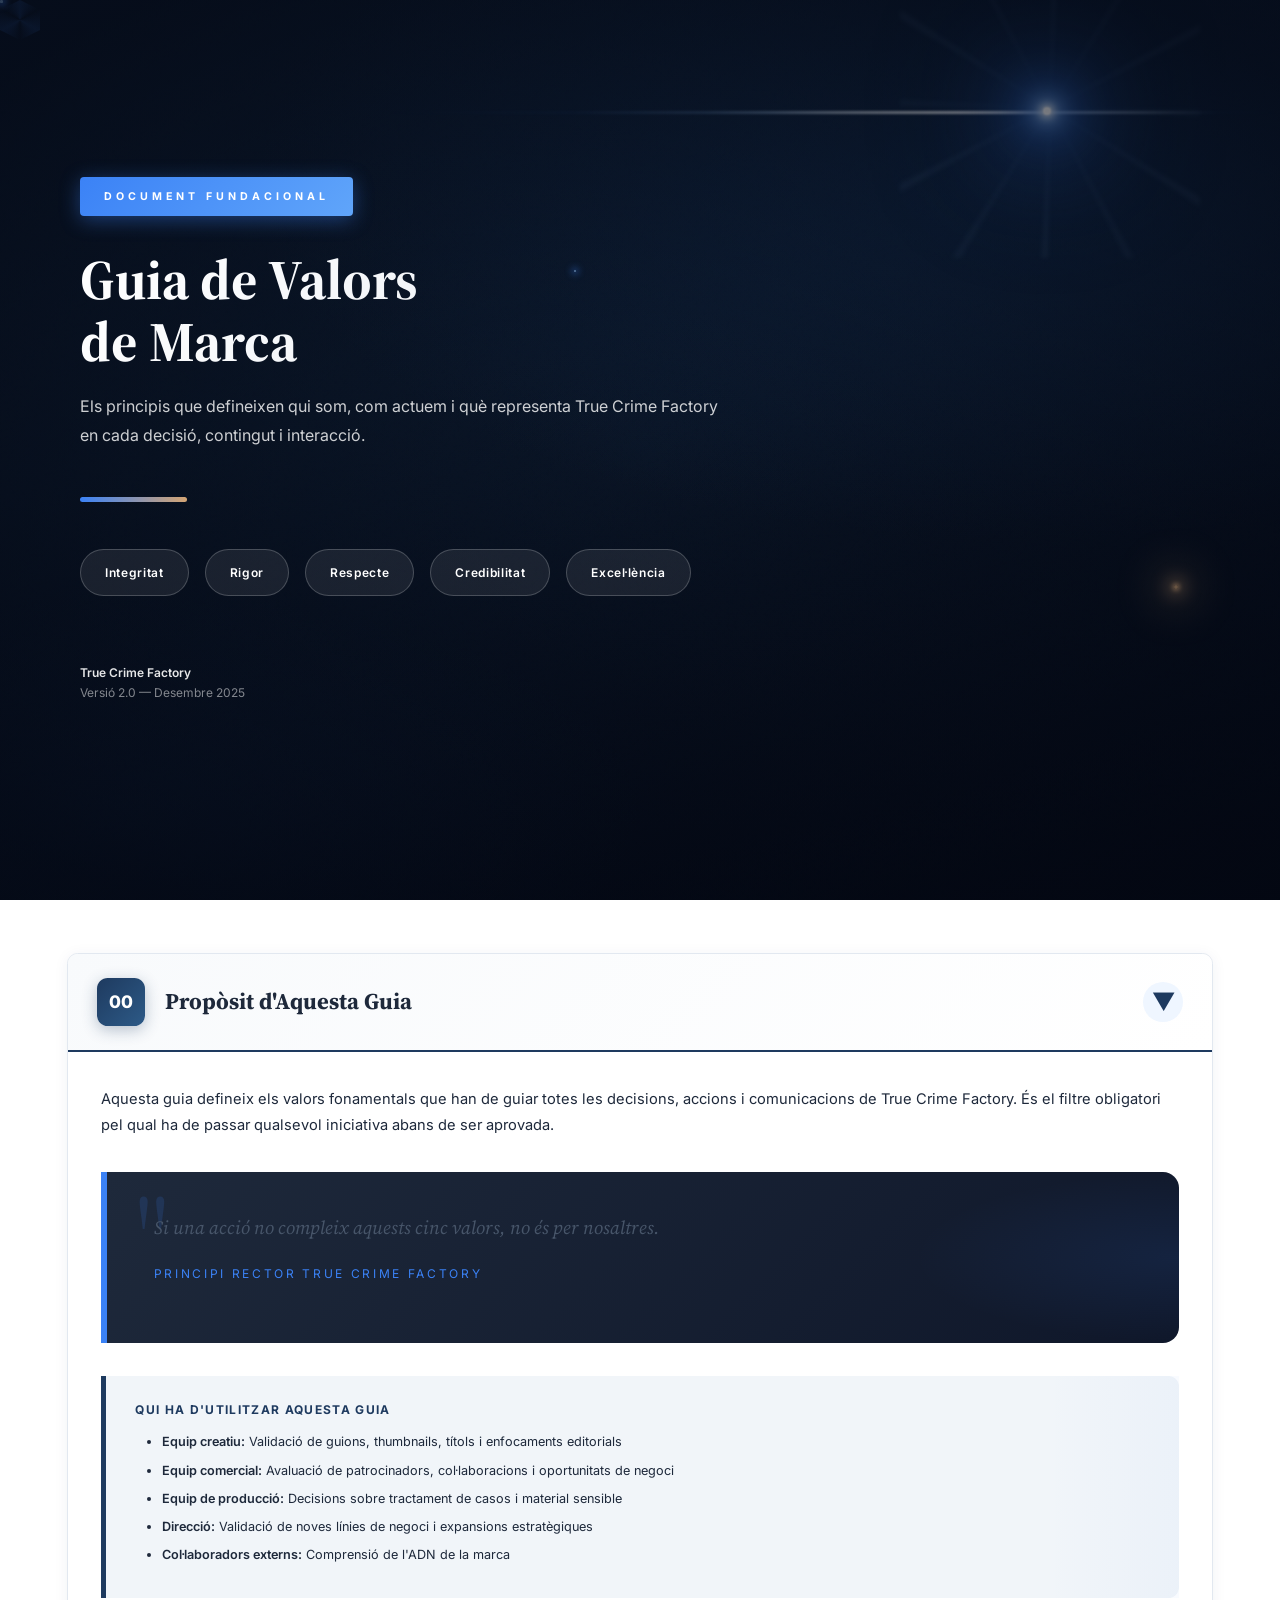
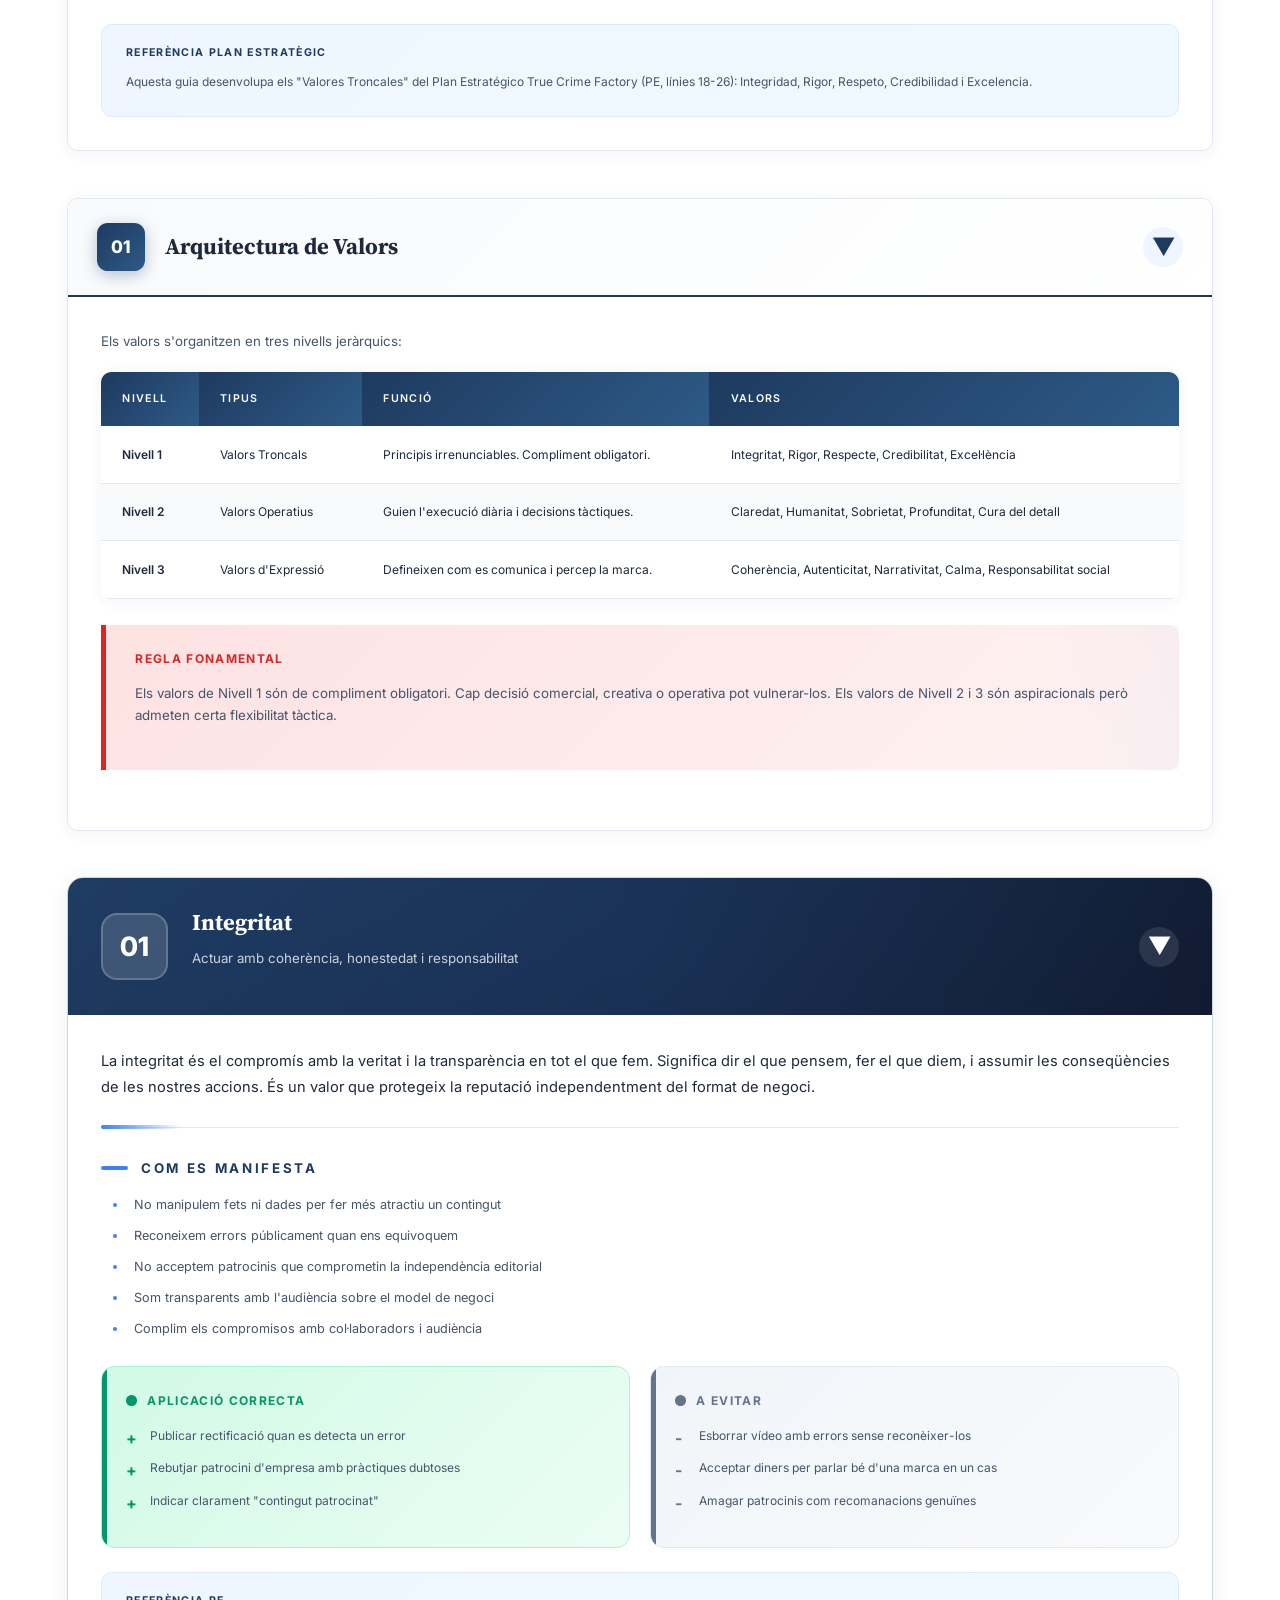
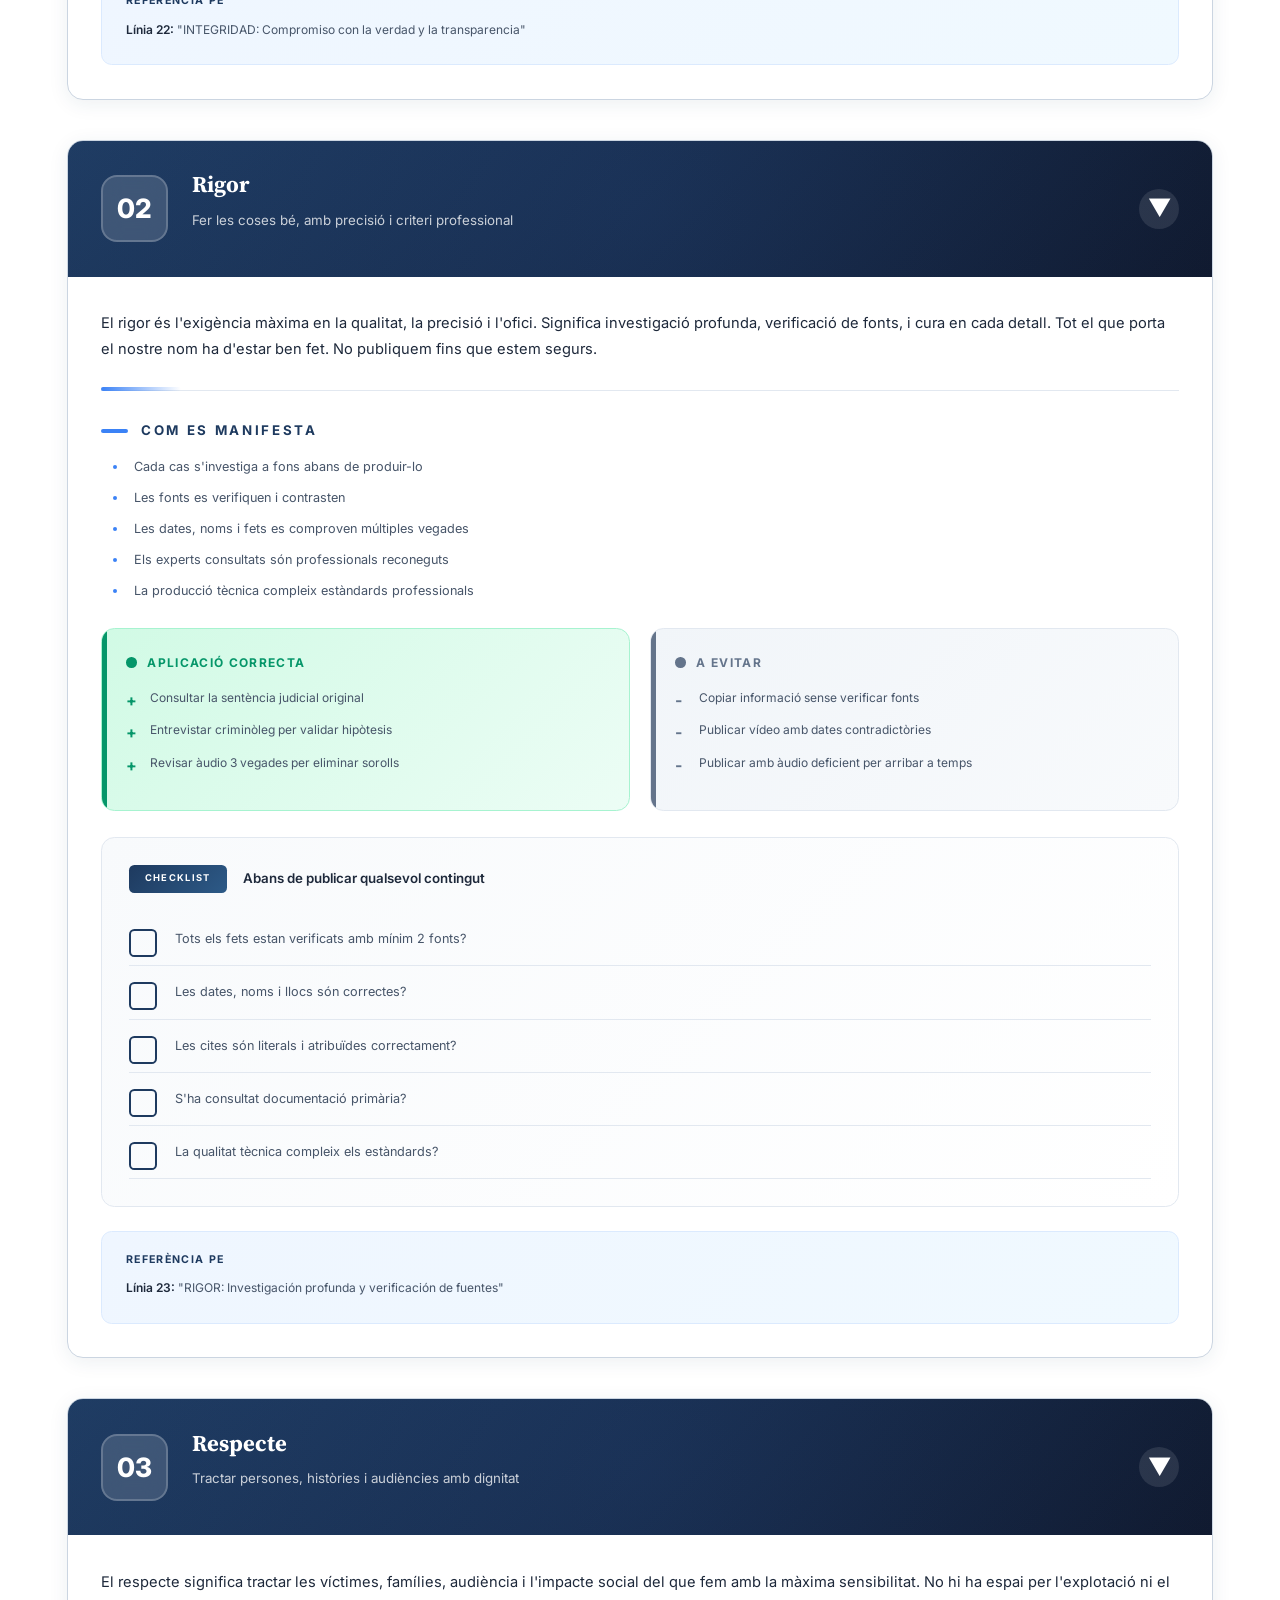
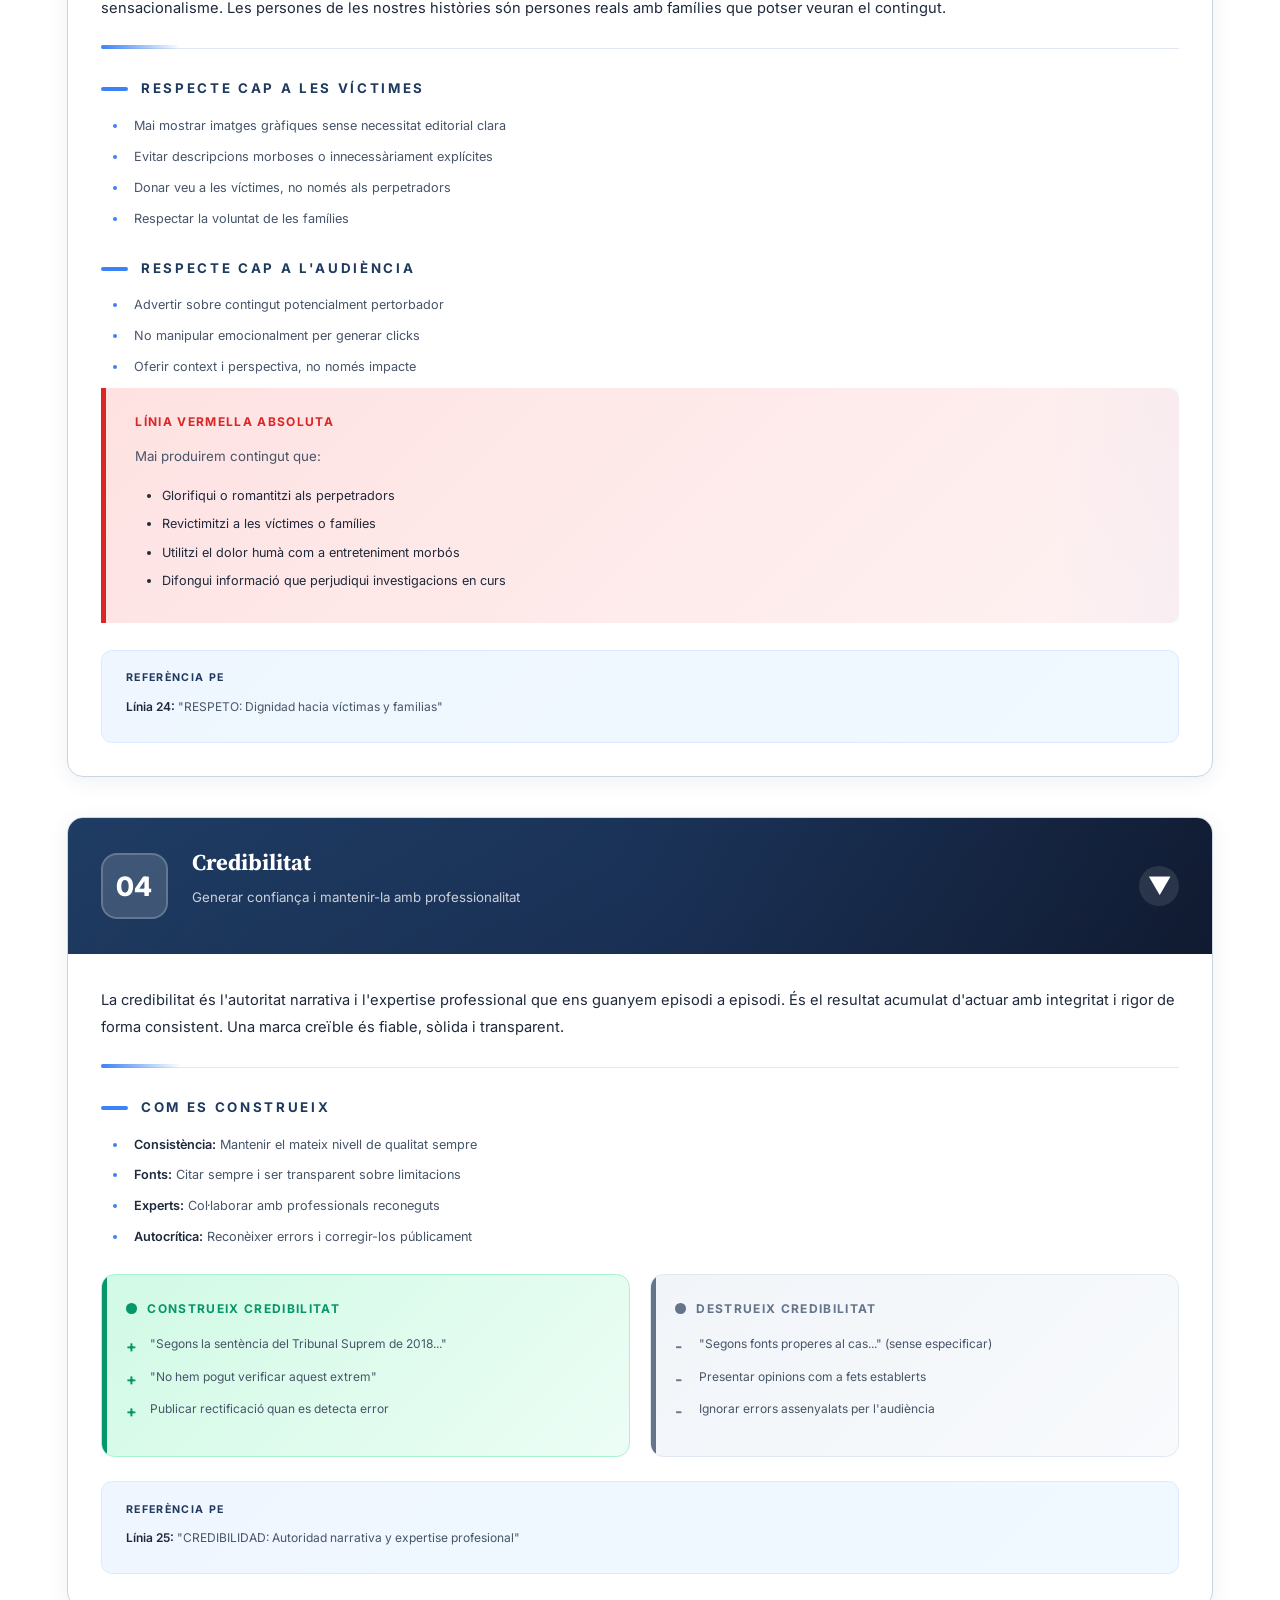
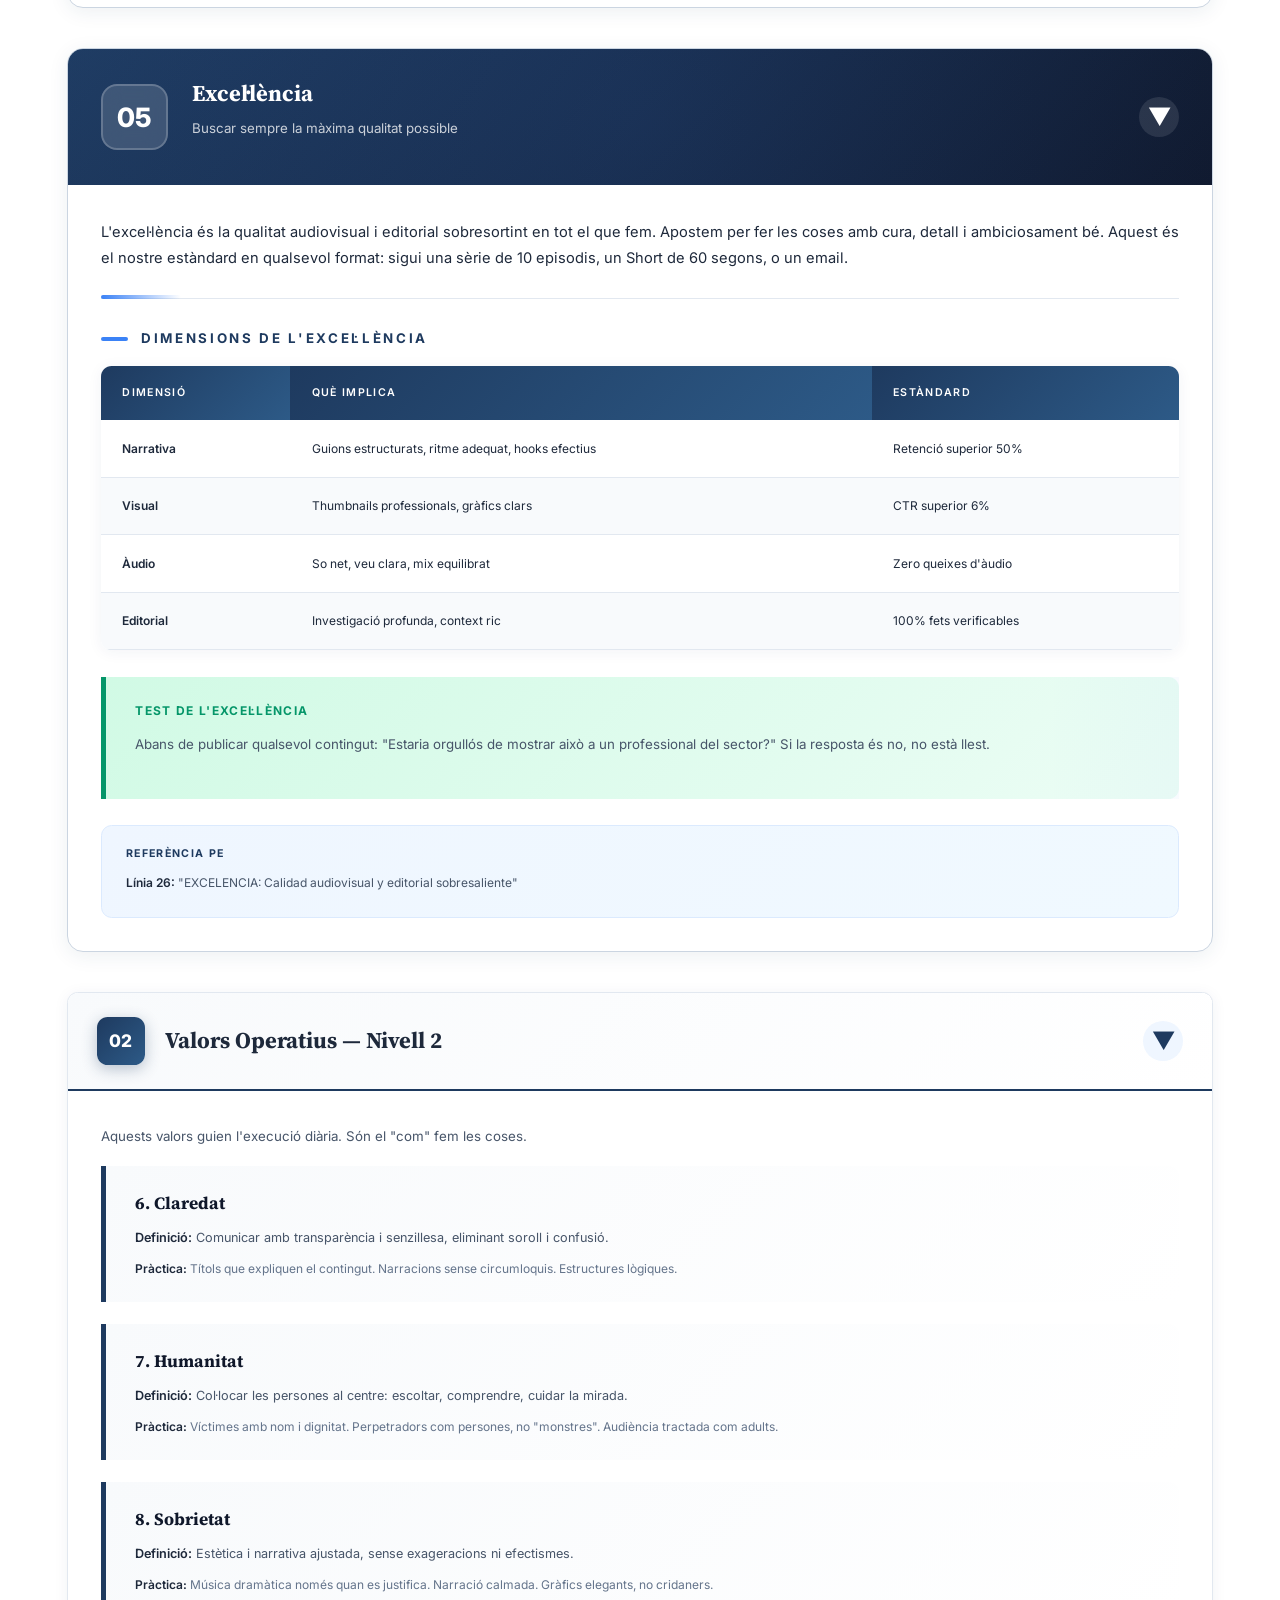
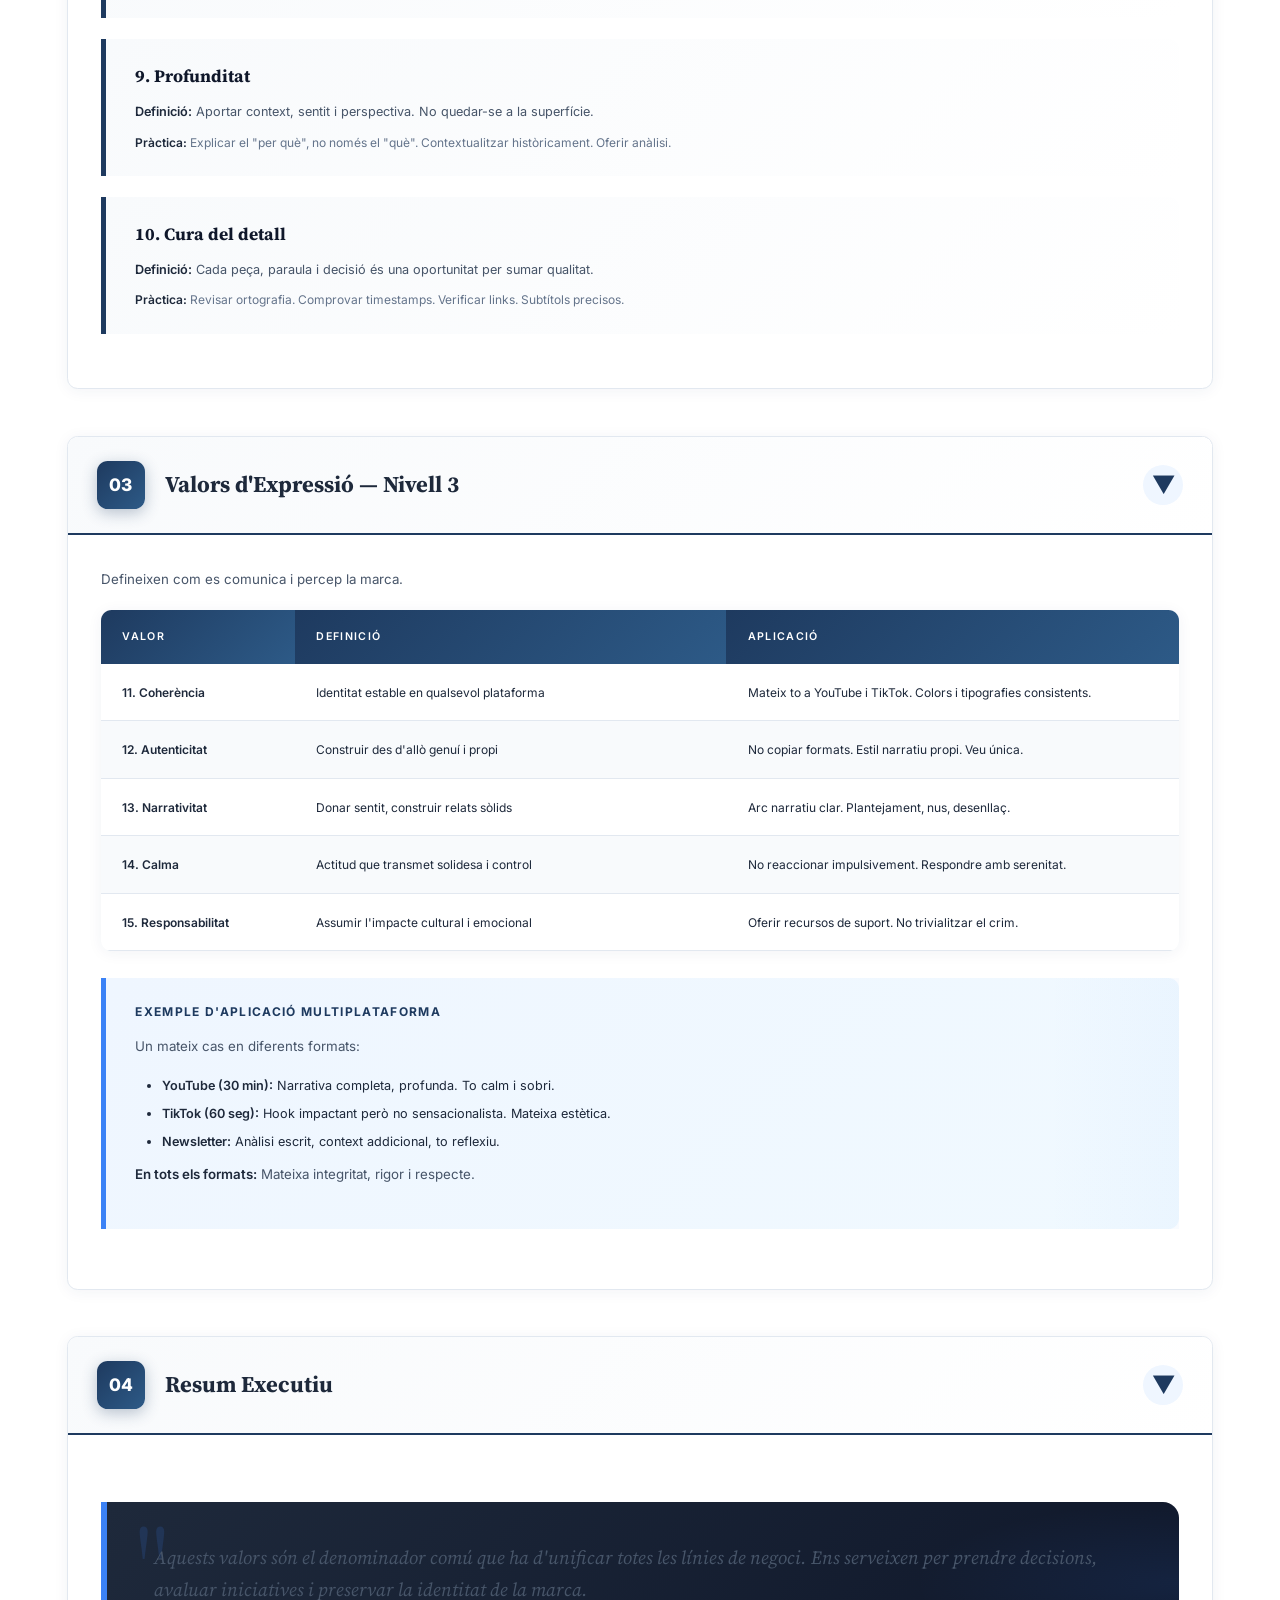
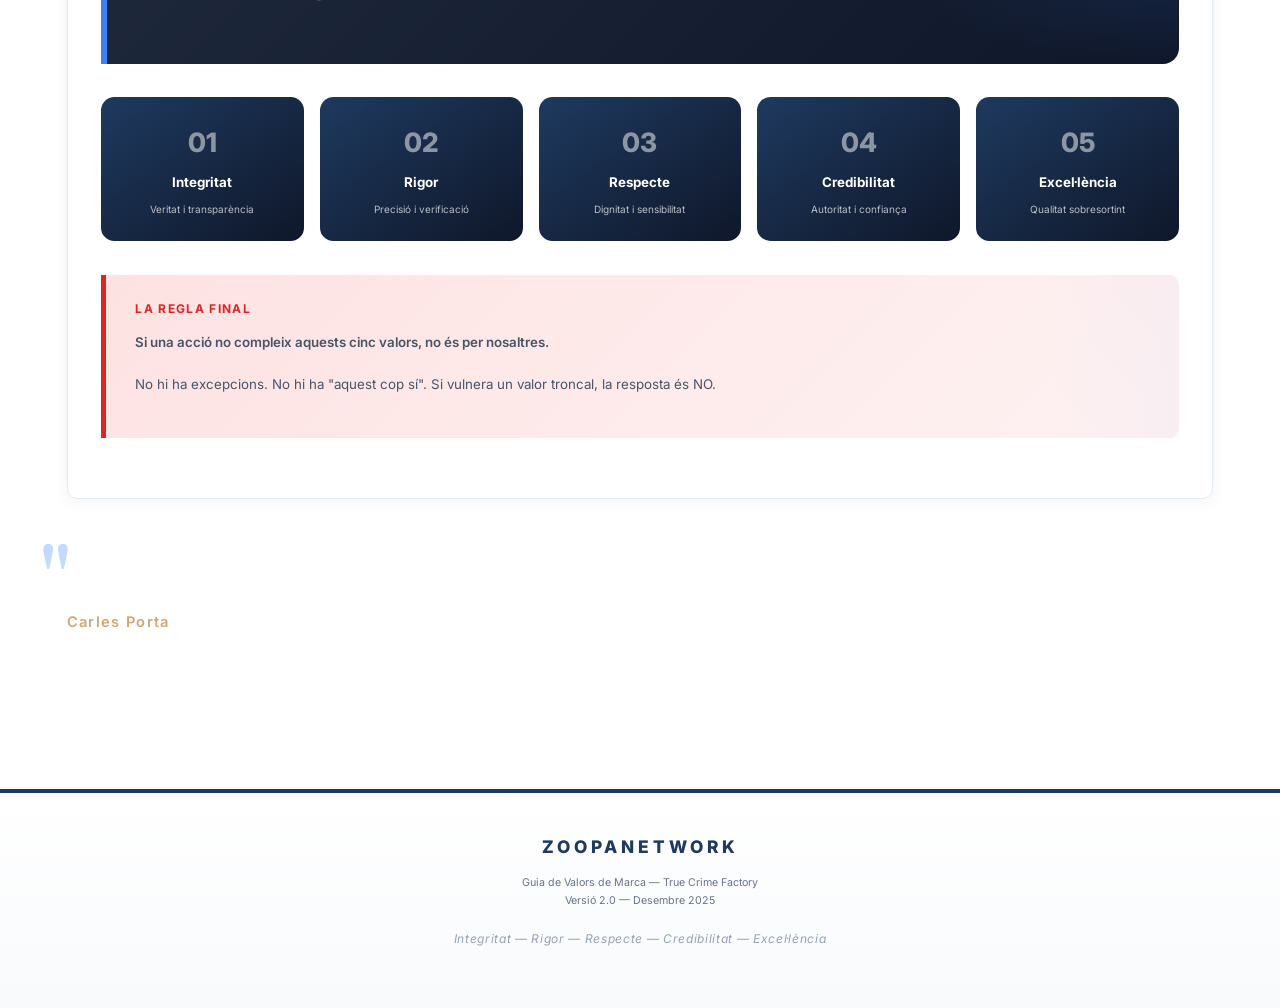
==== GUIA_VALORS_MARCA_TCF_V2.html @ 51092fbf "Guia Valors Marca TCF" ====
<!DOCTYPE html>
<html lang="ca">
<head>
    <meta charset="UTF-8">
    <title>Guia de Valors de Marca | True Crime Factory</title>
    <style>
        @import url('https://fonts.googleapis.com/css2?family=Inter:wght@300;400;500;600;700;800&family=Source+Serif+Pro:wght@400;600;700&family=JetBrains+Mono:wght@400;500&display=swap');
        
        @page {
            size: A4;
            margin: 2cm;
        }
        
        :root {
            --primary-blue: #1e3a5f;
            --secondary-blue: #2d5a87;
            --accent-blue: #3b82f6;
            --light-blue: #dbeafe;
            --pale-blue: #eff6ff;
            --dark-blue: #0f172a;
            --navy: #1e293b;
            /* Cover - Much darker gradient */
            --cover-deep: #030712;
            --cover-dark: #0a1628;
            --cover-mid: #0c1a2e;
            --gradient-start: #0a1628;
            --gradient-end: #030712;
            
            --text-primary: #1e293b;
            --text-secondary: #475569;
            --text-muted: #64748b;
            --text-light: #94a3b8;
            
            --bg-white: #ffffff;
            --bg-light: #f8fafc;
            --bg-subtle: #f1f5f9;
            --border-light: #e2e8f0;
            --border-medium: #cbd5e1;
            
            --success: #059669;
            --success-light: #d1fae5;
            --warning: #d97706;
            --warning-light: #fef3c7;
            --error: #dc2626;
            --error-light: #fee2e2;
            
            --gold: #d4a574;
            --gold-light: #f5e6d3;
        }
        
        * {
            margin: 0;
            padding: 0;
            box-sizing: border-box;
        }
        
        html {
            scroll-behavior: smooth;
        }
        
        body {
            font-family: 'Inter', -apple-system, BlinkMacSystemFont, sans-serif;
            font-size: 9.5pt;
            line-height: 1.6;
            color: var(--text-primary);
            background: var(--bg-white);
            overflow-x: hidden;
        }
        
        /* ============================================
           COVER - CINEMATIC DARK WITH LENS FLARES
           ============================================ */
        .cover {
            min-height: 100vh;
            background: 
                radial-gradient(ellipse 120% 80% at 80% 20%, rgba(20, 50, 90, 0.4) 0%, transparent 50%),
                radial-gradient(ellipse 100% 60% at 10% 90%, rgba(15, 35, 65, 0.3) 0%, transparent 40%),
                linear-gradient(165deg, var(--cover-mid) 0%, var(--cover-dark) 40%, var(--cover-deep) 100%);
            color: white;
            display: flex;
            flex-direction: column;
            justify-content: center;
            padding: 60pt;
            position: relative;
            overflow: hidden;
        }
        
        /* Subtle noise texture overlay */
        .cover::before {
            content: '';
            position: absolute;
            inset: 0;
            background-image: url("data:image/svg+xml,%3Csvg viewBox='0 0 256 256' xmlns='http://www.w3.org/2000/svg'%3E%3Cfilter id='noise'%3E%3CfeTurbulence type='fractalNoise' baseFrequency='0.9' numOctaves='4' stitchTiles='stitch'/%3E%3C/filter%3E%3Crect width='100%25' height='100%25' filter='url(%23noise)'/%3E%3C/svg%3E");
            opacity: 0.03;
            mix-blend-mode: overlay;
            pointer-events: none;
        }
        
        /* Vignette effect */
        .cover::after {
            content: '';
            position: absolute;
            inset: 0;
            background: radial-gradient(ellipse 70% 60% at 50% 50%, transparent 0%, rgba(3,7,18,0.7) 100%);
            pointer-events: none;
        }
        
        /* ============================================
           CINEMATIC LENS FLARE SYSTEM
           ============================================ */
        .flare-layer {
            position: absolute;
            inset: 0;
            overflow: hidden;
            pointer-events: none;
        }
        
        /* === PRIMARY LIGHT SOURCE (Hero flare) === */
        .flare-source {
            position: absolute;
            top: 12%;
            right: 18%;
            width: 6px;
            height: 6px;
            background: #fff;
            border-radius: 50%;
            box-shadow: 
                0 0 2px 1px #fff,
                0 0 8px 4px rgba(255,255,255,0.9),
                0 0 20px 10px rgba(147,197,253,0.8),
                0 0 40px 20px rgba(59,130,246,0.6),
                0 0 80px 40px rgba(59,130,246,0.4),
                0 0 120px 60px rgba(30,64,120,0.3);
            animation: source-pulse 4s ease-in-out infinite;
        }
        
        @keyframes source-pulse {
            0%, 100% { 
                transform: scale(1);
                box-shadow: 
                    0 0 2px 1px #fff,
                    0 0 8px 4px rgba(255,255,255,0.9),
                    0 0 20px 10px rgba(147,197,253,0.8),
                    0 0 40px 20px rgba(59,130,246,0.6),
                    0 0 80px 40px rgba(59,130,246,0.4),
                    0 0 120px 60px rgba(30,64,120,0.3);
            }
            50% { 
                transform: scale(1.3);
                box-shadow: 
                    0 0 4px 2px #fff,
                    0 0 15px 8px rgba(255,255,255,1),
                    0 0 35px 18px rgba(147,197,253,0.9),
                    0 0 70px 35px rgba(59,130,246,0.7),
                    0 0 140px 70px rgba(59,130,246,0.5),
                    0 0 200px 100px rgba(30,64,120,0.4);
            }
        }
        
        /* === ANAMORPHIC HORIZONTAL STREAK === */
        .flare-anamorphic {
            position: absolute;
            top: calc(12% + 3px);
            left: 0;
            right: 0;
            height: 3px;
            background: linear-gradient(90deg,
                transparent 0%,
                transparent 30%,
                rgba(59,130,246,0.05) 45%,
                rgba(147,197,253,0.3) 60%,
                rgba(255,255,255,0.7) 75%,
                rgba(147,197,253,0.3) 85%,
                rgba(59,130,246,0.05) 92%,
                transparent 100%
            );
            filter: blur(1px);
            animation: anamorphic-breathe 4s ease-in-out infinite;
        }
        
        .flare-anamorphic::before {
            content: '';
            position: absolute;
            inset: 0;
            background: linear-gradient(90deg,
                transparent 0%,
                transparent 55%,
                rgba(255,255,255,0.4) 72%,
                rgba(255,255,255,0.8) 78%,
                rgba(255,255,255,0.4) 84%,
                transparent 95%,
                transparent 100%
            );
            filter: blur(0.5px);
        }
        
        @keyframes anamorphic-breathe {
            0%, 100% { 
                opacity: 0.6;
                transform: scaleX(0.85);
            }
            50% { 
                opacity: 1;
                transform: scaleX(1.15);
            }
        }
        
        /* === SECONDARY FLARE ELEMENTS (Ghosting) === */
        .flare-ghost {
            position: absolute;
            border-radius: 50%;
            border: 1px solid rgba(59,130,246,0.15);
            background: radial-gradient(circle, rgba(59,130,246,0.08) 0%, transparent 70%);
        }
        
        .flare-ghost:nth-child(1) {
            width: 120px; height: 120px;
            top: 25%; right: 35%;
            animation: ghost-pulse-1 5s ease-in-out infinite;
        }
        
        .flare-ghost:nth-child(2) {
            width: 80px; height: 80px;
            top: 35%; right: 50%;
            border-color: rgba(96,165,250,0.12);
            background: radial-gradient(circle, rgba(96,165,250,0.06) 0%, transparent 70%);
            animation: ghost-pulse-2 6s ease-in-out infinite 1s;
        }
        
        .flare-ghost:nth-child(3) {
            width: 50px; height: 50px;
            top: 50%; right: 60%;
            animation: ghost-pulse-1 7s ease-in-out infinite 2s;
        }
        
        @keyframes ghost-pulse-1 {
            0%, 100% { opacity: 0.3; transform: scale(1); }
            50% { opacity: 0.8; transform: scale(1.1); }
        }
        
        @keyframes ghost-pulse-2 {
            0%, 100% { opacity: 0.2; transform: scale(1); }
            50% { opacity: 0.6; transform: scale(1.15); }
        }
        
        /* === HEXAGONAL FLARE ARTIFACTS === */
        .flare-hex {
            position: absolute;
            width: 40px;
            height: 40px;
            background: conic-gradient(
                from 0deg,
                rgba(59,130,246,0.15) 0deg,
                transparent 60deg,
                rgba(59,130,246,0.15) 120deg,
                transparent 180deg,
                rgba(59,130,246,0.15) 240deg,
                transparent 300deg,
                rgba(59,130,246,0.15) 360deg
            );
            clip-path: polygon(50% 0%, 100% 25%, 100% 75%, 50% 100%, 0% 75%, 0% 25%);
            animation: hex-rotate 20s linear infinite;
        }
        
        .flare-hex:nth-child(4) {
            top: 40%; right: 25%;
            animation-delay: 0s;
        }
        
        .flare-hex:nth-child(5) {
            width: 25px; height: 25px;
            top: 55%; right: 40%;
            animation-delay: -5s;
            opacity: 0.7;
        }
        
        @keyframes hex-rotate {
            from { transform: rotate(0deg); }
            to { transform: rotate(360deg); }
        }
        
        /* === STARBURST RAYS === */
        .flare-starburst {
            position: absolute;
            top: 12%;
            right: 18%;
            width: 300px;
            height: 300px;
            transform: translate(50%, -50%);
            background: 
                conic-gradient(
                    from 0deg at 50% 50%,
                    transparent 0deg, rgba(147,197,253,0.1) 2deg, transparent 4deg,
                    transparent 30deg, rgba(147,197,253,0.08) 32deg, transparent 34deg,
                    transparent 60deg, rgba(147,197,253,0.1) 62deg, transparent 64deg,
                    transparent 90deg, rgba(147,197,253,0.08) 92deg, transparent 94deg,
                    transparent 120deg, rgba(147,197,253,0.1) 122deg, transparent 124deg,
                    transparent 150deg, rgba(147,197,253,0.08) 152deg, transparent 154deg,
                    transparent 180deg, rgba(147,197,253,0.1) 182deg, transparent 184deg,
                    transparent 210deg, rgba(147,197,253,0.08) 212deg, transparent 214deg,
                    transparent 240deg, rgba(147,197,253,0.1) 242deg, transparent 244deg,
                    transparent 270deg, rgba(147,197,253,0.08) 272deg, transparent 274deg,
                    transparent 300deg, rgba(147,197,253,0.1) 302deg, transparent 304deg,
                    transparent 330deg, rgba(147,197,253,0.08) 332deg, transparent 334deg,
                    transparent 360deg
                );
            animation: starburst-pulse 4s ease-in-out infinite;
            filter: blur(2px);
        }
        
        @keyframes starburst-pulse {
            0%, 100% { 
                opacity: 0.4;
                transform: translate(50%, -50%) scale(0.9) rotate(0deg);
            }
            50% { 
                opacity: 0.9;
                transform: translate(50%, -50%) scale(1.2) rotate(5deg);
            }
        }
        
        /* === FLOATING LIGHT PARTICLES === */
        .flare-particle {
            position: absolute;
            width: 3px;
            height: 3px;
            background: rgba(147,197,253,0.8);
            border-radius: 50%;
            box-shadow: 0 0 6px 3px rgba(59,130,246,0.4);
        }
        
        .flare-particle:nth-child(6) {
            top: 20%; right: 30%;
            animation: particle-drift-1 8s ease-in-out infinite;
        }
        .flare-particle:nth-child(7) {
            top: 60%; right: 15%;
            width: 2px; height: 2px;
            animation: particle-drift-2 10s ease-in-out infinite 2s;
        }
        .flare-particle:nth-child(8) {
            top: 75%; right: 45%;
            animation: particle-drift-1 12s ease-in-out infinite 4s;
        }
        .flare-particle:nth-child(9) {
            top: 30%; right: 55%;
            width: 2px; height: 2px;
            animation: particle-drift-2 9s ease-in-out infinite 1s;
        }
        
        @keyframes particle-drift-1 {
            0%, 100% { 
                opacity: 0;
                transform: translate(0, 0) scale(0.5);
            }
            20% { opacity: 1; transform: translate(-10px, 5px) scale(1); }
            80% { opacity: 1; transform: translate(10px, -15px) scale(1); }
        }
        
        @keyframes particle-drift-2 {
            0%, 100% { 
                opacity: 0;
                transform: translate(0, 0) scale(0.5);
            }
            25% { opacity: 0.8; transform: translate(8px, -8px) scale(1.2); }
            75% { opacity: 0.8; transform: translate(-12px, 10px) scale(0.8); }
        }
        
        /* === SECONDARY LIGHT SOURCE === */
        .flare-secondary {
            position: absolute;
            top: 65%;
            right: 8%;
            width: 4px;
            height: 4px;
            background: rgba(212,165,116,0.9);
            border-radius: 50%;
            box-shadow: 
                0 0 4px 2px rgba(212,165,116,0.8),
                0 0 15px 8px rgba(212,165,116,0.4),
                0 0 40px 20px rgba(212,165,116,0.2);
            animation: secondary-pulse 6s ease-in-out infinite 2s;
        }
        
        @keyframes secondary-pulse {
            0%, 100% { 
                opacity: 0.5;
                transform: scale(0.8);
            }
            50% { 
                opacity: 1;
                transform: scale(1.5);
            }
        }
        
        /* === AMBIENT GLOW POOLS === */
        .flare-ambient {
            position: absolute;
            border-radius: 50%;
            filter: blur(40px);
        }
        
        .flare-ambient:nth-child(10) {
            width: 400px; height: 400px;
            top: -15%; right: -10%;
            background: radial-gradient(circle, rgba(59,130,246,0.15) 0%, transparent 70%);
            animation: ambient-breathe 10s ease-in-out infinite;
        }
        
        .flare-ambient:nth-child(11) {
            width: 300px; height: 300px;
            bottom: -10%; left: 10%;
            background: radial-gradient(circle, rgba(30,58,95,0.2) 0%, transparent 70%);
            animation: ambient-breathe 12s ease-in-out infinite 3s;
        }
        
        @keyframes ambient-breathe {
            0%, 100% { 
                opacity: 0.4;
                transform: scale(1);
            }
            50% { 
                opacity: 0.8;
                transform: scale(1.15);
            }
        }
        
        .cover-content {
            position: relative;
            z-index: 10;
            max-width: 600pt;
        }
        
        .cover-badge {
            display: inline-block;
            background: linear-gradient(135deg, var(--accent-blue) 0%, #60a5fa 100%);
            padding: 8pt 18pt;
            font-size: 8pt;
            font-weight: 700;
            letter-spacing: 3pt;
            text-transform: uppercase;
            margin-bottom: 25pt;
            border-radius: 3pt;
            box-shadow: 0 4px 20px rgba(59,130,246,0.4);
            animation: badge-glow 3s ease-in-out infinite alternate;
        }
        
        @keyframes badge-glow {
            from { box-shadow: 0 4px 20px rgba(59,130,246,0.4); }
            to { box-shadow: 0 4px 30px rgba(59,130,246,0.6); }
        }
        
        .cover-title {
            font-family: 'Source Serif Pro', serif;
            font-size: 42pt;
            font-weight: 700;
            line-height: 1.1;
            margin-bottom: 15pt;
            background: linear-gradient(135deg, #ffffff 0%, #e2e8f0 100%);
            -webkit-background-clip: text;
            -webkit-text-fill-color: transparent;
            background-clip: text;
            animation: title-reveal 1s ease-out;
        }
        
        @keyframes title-reveal {
            from { opacity: 0; transform: translateY(30px); }
            to { opacity: 1; transform: translateY(0); }
        }
        
        .cover-subtitle {
            font-size: 12pt;
            font-weight: 400;
            color: rgba(255,255,255,0.8);
            margin-bottom: 35pt;
            line-height: 1.8;
            max-width: 480pt;
            animation: subtitle-reveal 1s ease-out 0.3s both;
        }
        
        @keyframes subtitle-reveal {
            from { opacity: 0; transform: translateY(20px); }
            to { opacity: 1; transform: translateY(0); }
        }
        
        .cover-divider {
            width: 80pt;
            height: 4pt;
            background: linear-gradient(90deg, var(--accent-blue), var(--gold));
            margin-bottom: 35pt;
            border-radius: 2pt;
            animation: divider-expand 1s ease-out 0.5s both;
        }
        
        @keyframes divider-expand {
            from { width: 0; opacity: 0; }
            to { width: 80pt; opacity: 1; }
        }
        
        .cover-values {
            display: flex;
            gap: 12pt;
            flex-wrap: wrap;
            margin-bottom: 50pt;
            animation: values-reveal 1s ease-out 0.7s both;
        }
        
        @keyframes values-reveal {
            from { opacity: 0; transform: translateY(20px); }
            to { opacity: 1; transform: translateY(0); }
        }
        
        .cover-value-tag {
            background: rgba(255,255,255,0.08);
            border: 1pt solid rgba(255,255,255,0.2);
            padding: 10pt 18pt;
            font-size: 9pt;
            font-weight: 600;
            letter-spacing: 0.5pt;
            border-radius: 30pt;
            text-decoration: none;
            color: white;
            cursor: pointer;
            display: inline-block;
            transition: all 0.4s cubic-bezier(0.175, 0.885, 0.32, 1.275);
            position: relative;
            overflow: hidden;
        }
        
        .cover-value-tag::before {
            content: '';
            position: absolute;
            top: 0;
            left: -100%;
            width: 100%;
            height: 100%;
            background: linear-gradient(90deg, transparent, rgba(255,255,255,0.2), transparent);
            transition: left 0.5s ease;
        }
        
        .cover-value-tag:hover::before {
            left: 100%;
        }
        
        .cover-value-tag:hover {
            background: rgba(255,255,255,0.2);
            transform: translateY(-4px) scale(1.05);
            box-shadow: 0 10px 30px rgba(0,0,0,0.3);
            border-color: var(--accent-blue);
        }
        
        .cover-meta {
            font-size: 9pt;
            color: rgba(255,255,255,0.5);
            animation: meta-reveal 1s ease-out 1s both;
        }
        
        .cover-meta strong {
            color: rgba(255,255,255,0.9);
        }
        
        @keyframes meta-reveal {
            from { opacity: 0; }
            to { opacity: 1; }
        }
        
        /* ============================================
           CONTENT AREA
           ============================================ */
        .content {
            padding: 40pt 50pt;
            max-width: 100%;
            background: var(--bg-white);
        }
        
        /* ============================================
           SECTIONS - COLLAPSIBLE WITH ANIMATIONS
           ============================================ */
        .section {
            margin-bottom: 35pt;
            border-radius: 8pt;
            overflow: hidden;
            box-shadow: 0 2px 15px rgba(30,58,95,0.06);
            transition: all 0.4s ease;
            background: var(--bg-white);
            border: 1pt solid var(--border-light);
        }
        
        .section:hover {
            box-shadow: 0 8px 40px rgba(30,58,95,0.12);
            transform: translateY(-2px);
        }
        
        .section-header {
            display: flex;
            align-items: center;
            gap: 15pt;
            padding: 18pt 22pt;
            background: linear-gradient(135deg, var(--bg-light) 0%, var(--bg-white) 100%);
            border-bottom: 2pt solid var(--primary-blue);
            cursor: pointer;
            user-select: none;
            transition: all 0.3s ease;
            position: relative;
        }
        
        .section-header::after {
            content: '';
            position: absolute;
            bottom: 0;
            left: 0;
            width: 0;
            height: 2pt;
            background: var(--accent-blue);
            transition: width 0.4s ease;
        }
        
        .section-header:hover::after {
            width: 100%;
        }
        
        .section-header:hover {
            background: linear-gradient(135deg, var(--pale-blue) 0%, var(--bg-light) 100%);
        }
        
        .section-number {
            background: linear-gradient(135deg, var(--primary-blue) 0%, var(--secondary-blue) 100%);
            color: white;
            width: 36pt;
            height: 36pt;
            display: flex;
            align-items: center;
            justify-content: center;
            font-size: 13pt;
            font-weight: 800;
            border-radius: 8pt;
            flex-shrink: 0;
            font-family: 'Inter', sans-serif;
            box-shadow: 0 4px 15px rgba(30,58,95,0.3);
            transition: all 0.4s cubic-bezier(0.175, 0.885, 0.32, 1.275);
        }
        
        .section-header:hover .section-number {
            transform: rotate(5deg) scale(1.1);
            box-shadow: 0 6px 20px rgba(30,58,95,0.4);
        }
        
        .section-title {
            font-family: 'Source Serif Pro', serif;
            font-size: 17pt;
            font-weight: 700;
            color: var(--text-primary);
            flex: 1;
        }
        
        .toggle-icon {
            font-size: 18pt;
            color: var(--primary-blue);
            transition: transform 0.4s cubic-bezier(0.68, -0.55, 0.265, 1.55);
            font-family: 'Inter', sans-serif;
            font-weight: 300;
            width: 30pt;
            height: 30pt;
            display: flex;
            align-items: center;
            justify-content: center;
            background: var(--pale-blue);
            border-radius: 50%;
        }
        
        .section.collapsed .toggle-icon {
            transform: rotate(-90deg);
            background: var(--bg-subtle);
        }
        
        .section-content {
            padding: 25pt;
            overflow: hidden;
            transition: all 0.5s cubic-bezier(0.4, 0, 0.2, 1);
            max-height: 5000px;
            opacity: 1;
        }
        
        .section.collapsed .section-content {
            max-height: 0;
            padding-top: 0;
            padding-bottom: 0;
            opacity: 0;
        }
        
        /* ============================================
           VALUE CARDS - ENHANCED
           ============================================ */
        .value-card {
            background: var(--bg-white);
            border: 1pt solid var(--border-medium);
            margin-bottom: 30pt;
            border-radius: 12pt;
            overflow: hidden;
            box-shadow: 0 4px 20px rgba(30,58,95,0.08);
            transition: all 0.5s cubic-bezier(0.4, 0, 0.2, 1);
        }
        
        .value-card:hover {
            box-shadow: 0 15px 50px rgba(30,58,95,0.15);
            transform: translateY(-5px);
        }
        
        .value-header {
            background: linear-gradient(135deg, var(--primary-blue) 0%, var(--dark-blue) 100%);
            color: white;
            padding: 20pt 25pt;
            display: flex;
            align-items: center;
            gap: 18pt;
            cursor: pointer;
            position: relative;
            overflow: hidden;
        }
        
        .value-header::before {
            content: '';
            position: absolute;
            top: -50%;
            left: -50%;
            width: 200%;
            height: 200%;
            background: radial-gradient(circle, rgba(59,130,246,0.1) 0%, transparent 70%);
            animation: header-shimmer 5s linear infinite;
            pointer-events: none;
        }
        
        @keyframes header-shimmer {
            from { transform: rotate(0deg); }
            to { transform: rotate(360deg); }
        }
        
        .value-number-badge {
            background: rgba(255,255,255,0.15);
            backdrop-filter: blur(10px);
            width: 50pt;
            height: 50pt;
            display: flex;
            align-items: center;
            justify-content: center;
            font-size: 20pt;
            font-weight: 800;
            border-radius: 12pt;
            flex-shrink: 0;
            font-family: 'Inter', sans-serif;
            border: 2pt solid rgba(255,255,255,0.2);
            transition: all 0.4s cubic-bezier(0.175, 0.885, 0.32, 1.275);
            position: relative;
            z-index: 1;
        }
        
        .value-card:hover .value-number-badge {
            transform: rotate(10deg) scale(1.1);
            background: rgba(255,255,255,0.25);
        }
        
        .value-title-block {
            flex: 1;
            position: relative;
            z-index: 1;
        }
        
        .value-name {
            font-family: 'Source Serif Pro', serif;
            font-size: 17pt;
            font-weight: 700;
            margin-bottom: 4pt;
        }
        
        .value-tagline {
            font-size: 10pt;
            opacity: 0.85;
            color: rgba(255,255,255,0.9);
            font-weight: 400;
        }
        
        .value-header .toggle-icon {
            background: rgba(255,255,255,0.1);
            color: white;
            position: relative;
            z-index: 1;
        }
        
        .value-card.collapsed .value-header .toggle-icon {
            transform: rotate(-90deg);
        }
        
        .value-content {
            padding: 25pt;
            overflow: hidden;
            transition: all 0.5s cubic-bezier(0.4, 0, 0.2, 1);
            max-height: 5000px;
            opacity: 1;
        }
        
        .value-card.collapsed .value-content {
            max-height: 0;
            padding: 0 25pt;
            opacity: 0;
        }
        
        .value-definition {
            font-size: 11pt;
            color: var(--text-primary);
            line-height: 1.8;
            margin-bottom: 20pt;
            padding-bottom: 20pt;
            border-bottom: 1pt solid var(--border-light);
            position: relative;
        }
        
        .value-definition::after {
            content: '';
            position: absolute;
            bottom: -1pt;
            left: 0;
            width: 60pt;
            height: 3pt;
            background: linear-gradient(90deg, var(--accent-blue), transparent);
            border-radius: 2pt;
        }
        
        .value-section-label {
            font-size: 10pt;
            font-weight: 700;
            color: var(--primary-blue);
            text-transform: uppercase;
            letter-spacing: 2pt;
            margin-bottom: 12pt;
            margin-top: 22pt;
            display: flex;
            align-items: center;
            gap: 10pt;
        }
        
        .value-section-label::before {
            content: '';
            width: 20pt;
            height: 3pt;
            background: var(--accent-blue);
            border-radius: 2pt;
        }
        
        .value-list {
            margin: 0 0 0 20pt;
            font-size: 9.5pt;
        }
        
        .value-list li {
            margin-bottom: 8pt;
            color: var(--text-secondary);
            position: relative;
            padding-left: 5pt;
        }
        
        .value-list li::marker {
            color: var(--accent-blue);
        }
        
        /* ============================================
           EXAMPLES GRID - ENHANCED
           ============================================ */
        .examples-grid {
            display: grid;
            grid-template-columns: 1fr 1fr;
            gap: 15pt;
            margin-top: 20pt;
        }
        
        .example-box {
            padding: 18pt;
            border-radius: 10pt;
            transition: all 0.4s ease;
            position: relative;
            overflow: hidden;
        }
        
        .example-box::before {
            content: '';
            position: absolute;
            top: 0;
            left: 0;
            width: 4pt;
            height: 100%;
            transition: width 0.3s ease;
        }
        
        .example-box:hover::before {
            width: 6pt;
        }
        
        .example-box.correct {
            background: linear-gradient(135deg, var(--success-light) 0%, #ecfdf5 100%);
            border: 1pt solid #a7f3d0;
        }
        
        .example-box.correct::before {
            background: var(--success);
        }
        
        .example-box.incorrect {
            background: linear-gradient(135deg, var(--bg-subtle) 0%, var(--bg-light) 100%);
            border: 1pt solid var(--border-light);
        }
        
        .example-box.incorrect::before {
            background: var(--text-muted);
        }
        
        .example-box:hover {
            transform: translateY(-3px);
            box-shadow: 0 8px 25px rgba(0,0,0,0.1);
        }
        
        .example-label {
            font-size: 9pt;
            font-weight: 700;
            text-transform: uppercase;
            letter-spacing: 1pt;
            margin-bottom: 12pt;
            display: flex;
            align-items: center;
            gap: 8pt;
        }
        
        .example-label::before {
            content: '';
            width: 8pt;
            height: 8pt;
            border-radius: 50%;
        }
        
        .example-box.correct .example-label { color: var(--success); }
        .example-box.correct .example-label::before { background: var(--success); }
        .example-box.incorrect .example-label { color: var(--text-muted); }
        .example-box.incorrect .example-label::before { background: var(--text-muted); }
        
        .example-item {
            font-size: 9pt;
            margin-bottom: 10pt;
            padding-left: 18pt;
            position: relative;
            color: var(--text-secondary);
            transition: transform 0.2s ease;
        }
        
        .example-item:hover {
            transform: translateX(5px);
        }
        
        .example-item::before {
            position: absolute;
            left: 0;
            font-weight: 700;
            font-size: 12pt;
        }
        
        .example-box.correct .example-item::before { 
            content: '+'; 
            color: var(--success); 
        }
        
        .example-box.incorrect .example-item::before { 
            content: '-'; 
            color: var(--text-muted); 
        }
        
        /* ============================================
           INFO BOXES - ENHANCED
           ============================================ */
        .info-box {
            background: var(--bg-subtle);
            border-left: 4pt solid var(--primary-blue);
            padding: 18pt 22pt;
            margin-bottom: 20pt;
            border-radius: 0 8pt 8pt 0;
            transition: all 0.3s ease;
            position: relative;
        }
        
        .info-box::before {
            content: '';
            position: absolute;
            top: 0;
            right: 0;
            width: 100pt;
            height: 100%;
            background: linear-gradient(90deg, transparent, rgba(59,130,246,0.03));
            pointer-events: none;
        }
        
        .info-box:hover {
            transform: translateX(5pt);
            box-shadow: 0 4px 20px rgba(30,58,95,0.1);
        }
        
        .info-box.highlight {
            background: linear-gradient(135deg, var(--pale-blue) 0%, #f0f9ff 100%);
            border-left-color: var(--accent-blue);
        }
        
        .info-box.success {
            background: linear-gradient(135deg, var(--success-light) 0%, #ecfdf5 100%);
            border-left-color: var(--success);
        }
        
        .info-box.warning {
            background: linear-gradient(135deg, var(--warning-light) 0%, #fffbeb 100%);
            border-left-color: var(--warning);
        }
        
        .info-box.critical {
            background: linear-gradient(135deg, var(--error-light) 0%, #fef2f2 100%);
            border-left-color: var(--error);
        }
        
        .info-box-title {
            font-size: 9pt;
            font-weight: 700;
            color: var(--primary-blue);
            text-transform: uppercase;
            letter-spacing: 1pt;
            margin-bottom: 10pt;
        }
        
        .info-box.success .info-box-title { color: var(--success); }
        .info-box.warning .info-box-title { color: var(--warning); }
        .info-box.critical .info-box-title { color: var(--error); }
        
        .info-box ul {
            margin: 10pt 0 0 20pt;
            font-size: 9.5pt;
        }
        
        .info-box li {
            margin-bottom: 6pt;
        }
        
        /* ============================================
           TYPOGRAPHY
           ============================================ */
        p {
            margin-bottom: 14pt;
            color: var(--text-secondary);
            font-size: 10pt;
            line-height: 1.7;
        }
        
        p.lead {
            font-size: 11pt;
            line-height: 1.8;
            color: var(--text-primary);
        }
        
        strong {
            font-weight: 600;
            color: var(--text-primary);
        }
        
        /* ============================================
           TABLES - ENHANCED
           ============================================ */
        .data-table {
            width: 100%;
            border-collapse: collapse;
            font-size: 9pt;
            margin-bottom: 20pt;
            border-radius: 8pt;
            overflow: hidden;
            box-shadow: 0 2px 15px rgba(30,58,95,0.06);
        }
        
        .data-table th {
            background: linear-gradient(135deg, var(--primary-blue) 0%, var(--secondary-blue) 100%);
            color: white;
            padding: 14pt 16pt;
            text-align: left;
            font-weight: 600;
            font-size: 8pt;
            text-transform: uppercase;
            letter-spacing: 1pt;
        }
        
        .data-table td {
            padding: 14pt 16pt;
            border-bottom: 1pt solid var(--border-light);
            vertical-align: top;
            transition: all 0.2s ease;
        }
        
        .data-table tr:nth-child(even) {
            background: var(--bg-light);
        }
        
        .data-table tr {
            transition: all 0.3s ease;
        }
        
        .data-table tr:hover {
            background: var(--pale-blue) !important;
            transform: scale(1.01);
        }
        
        /* ============================================
           QUOTE BLOCK - ENHANCED
           ============================================ */
        .quote-block {
            background: linear-gradient(135deg, var(--navy) 0%, var(--dark-blue) 100%);
            color: white;
            padding: 30pt 35pt;
            margin: 25pt 0;
            position: relative;
            border-left: 5pt solid var(--accent-blue);
            border-radius: 0 12pt 12pt 0;
            overflow: hidden;
        }
        
        .quote-block::before {
            content: '"';
            position: absolute;
            top: 10pt;
            left: 20pt;
            font-size: 80pt;
            font-family: 'Source Serif Pro', serif;
            color: rgba(59,130,246,0.15);
            line-height: 1;
        }
        
        .quote-block::after {
            content: '';
            position: absolute;
            top: 0;
            right: 0;
            width: 200pt;
            height: 100%;
            background: radial-gradient(ellipse at right, rgba(59,130,246,0.1) 0%, transparent 70%);
        }
        
        .quote-text {
            font-family: 'Source Serif Pro', serif;
            font-size: 14pt;
            font-style: italic;
            line-height: 1.7;
            position: relative;
            z-index: 1;
        }
        
        .quote-source {
            margin-top: 15pt;
            font-size: 9pt;
            color: var(--accent-blue);
            text-transform: uppercase;
            letter-spacing: 2pt;
            position: relative;
            z-index: 1;
        }
        
        /* ============================================
           COMPACT VALUES
           ============================================ */
        .compact-value {
            background: linear-gradient(135deg, var(--bg-light) 0%, var(--bg-white) 100%);
            border-left: 4pt solid var(--primary-blue);
            padding: 18pt 22pt;
            margin-bottom: 16pt;
            border-radius: 0 8pt 8pt 0;
            transition: all 0.3s ease;
        }
        
        .compact-value:hover {
            background: linear-gradient(135deg, var(--pale-blue) 0%, var(--bg-light) 100%);
            border-left-width: 6pt;
            padding-left: 20pt;
            transform: translateX(3pt);
        }
        
        .compact-value-title {
            font-family: 'Source Serif Pro', serif;
            font-size: 13pt;
            font-weight: 700;
            color: var(--dark-blue);
            margin-bottom: 8pt;
        }
        
        .compact-value-definition {
            font-size: 9.5pt;
            color: var(--text-secondary);
            margin-bottom: 8pt;
        }
        
        .compact-value-practice {
            font-size: 9pt;
            color: var(--text-muted);
        }
        
        /* ============================================
           SUMMARY GRID - ENHANCED
           ============================================ */
        .summary-grid {
            display: grid;
            grid-template-columns: repeat(5, 1fr);
            gap: 12pt;
            margin: 25pt 0;
        }
        
        .summary-item {
            background: linear-gradient(145deg, var(--primary-blue) 0%, var(--dark-blue) 100%);
            color: white;
            padding: 18pt 12pt;
            text-align: center;
            border-radius: 10pt;
            transition: all 0.4s cubic-bezier(0.175, 0.885, 0.32, 1.275);
            position: relative;
            overflow: hidden;
        }
        
        .summary-item::before {
            content: '';
            position: absolute;
            top: 0;
            left: 0;
            width: 100%;
            height: 100%;
            background: linear-gradient(135deg, transparent 0%, rgba(59,130,246,0.2) 100%);
            opacity: 0;
            transition: opacity 0.3s ease;
        }
        
        .summary-item:hover::before {
            opacity: 1;
        }
        
        .summary-item:hover {
            transform: translateY(-8pt) scale(1.05);
            box-shadow: 0 15px 40px rgba(30,58,95,0.4);
        }
        
        .summary-item-number {
            font-size: 20pt;
            font-weight: 800;
            opacity: 0.5;
            margin-bottom: 6pt;
            font-family: 'Inter', sans-serif;
            transition: all 0.3s ease;
        }
        
        .summary-item:hover .summary-item-number {
            opacity: 1;
            transform: scale(1.1);
        }
        
        .summary-item-name {
            font-size: 10pt;
            font-weight: 700;
            margin-bottom: 6pt;
            position: relative;
            z-index: 1;
        }
        
        .summary-item-desc {
            font-size: 7.5pt;
            opacity: 0.7;
            position: relative;
            z-index: 1;
        }
        
        /* ============================================
           DECISION FLOW - ENHANCED
           ============================================ */
        .decision-flow-container {
            background: linear-gradient(135deg, var(--bg-light) 0%, var(--bg-white) 100%);
            border: 1pt solid var(--border-light);
            padding: 25pt;
            margin: 25pt 0;
            border-radius: 12pt;
            box-shadow: 0 4px 20px rgba(30,58,95,0.06);
        }
        
        .decision-flow-title {
            font-family: 'Source Serif Pro', serif;
            font-size: 13pt;
            font-weight: 700;
            color: var(--text-primary);
            text-align: center;
            margin-bottom: 25pt;
        }
        
        .decision-flow {
            display: flex;
            align-items: center;
            justify-content: center;
            gap: 12pt;
            flex-wrap: wrap;
        }
        
        .decision-step {
            background: var(--bg-white);
            border: 1pt solid var(--border-medium);
            padding: 14pt 20pt;
            text-align: center;
            font-size: 9pt;
            font-weight: 500;
            min-width: 110pt;
            border-radius: 8pt;
            transition: all 0.3s ease;
        }
        
        .decision-step:hover {
            transform: translateY(-3pt);
            box-shadow: 0 6px 20px rgba(30,58,95,0.15);
        }
        
        .decision-step.highlight {
            border: 2pt solid var(--primary-blue);
            background: var(--pale-blue);
        }
        
        .decision-arrow {
            font-size: 20pt;
            color: var(--primary-blue);
            font-weight: 300;
            transition: transform 0.3s ease;
        }
        
        .decision-results {
            display: grid;
            grid-template-columns: 1fr 1fr;
            gap: 15pt;
            margin-top: 20pt;
        }
        
        .decision-result {
            padding: 16pt;
            text-align: center;
            font-size: 9.5pt;
            font-weight: 600;
            border-radius: 8pt;
            transition: all 0.3s ease;
        }
        
        .decision-result:hover {
            transform: scale(1.02);
        }
        
        .decision-result.approved {
            background: linear-gradient(135deg, var(--success-light) 0%, #ecfdf5 100%);
            color: var(--success);
            border: 1pt solid #a7f3d0;
        }
        
        .decision-result.rejected {
            background: linear-gradient(135deg, var(--error-light) 0%, #fef2f2 100%);
            color: var(--error);
            border: 1pt solid #fecaca;
        }
        
        /* ============================================
           CASE STUDY - ENHANCED
           ============================================ */
        .case-study {
            background: var(--bg-white);
            border: 1pt solid var(--border-medium);
            margin-bottom: 20pt;
            border-radius: 10pt;
            overflow: hidden;
            box-shadow: 0 2px 15px rgba(30,58,95,0.06);
            transition: all 0.4s ease;
        }
        
        .case-study:hover {
            box-shadow: 0 10px 35px rgba(30,58,95,0.12);
            transform: translateY(-3pt);
        }
        
        .case-study-header {
            background: linear-gradient(135deg, var(--bg-subtle) 0%, var(--bg-light) 100%);
            padding: 14pt 18pt;
            border-bottom: 1pt solid var(--border-light);
            display: flex;
            align-items: center;
            gap: 12pt;
        }
        
        .case-study-number {
            background: linear-gradient(135deg, var(--primary-blue) 0%, var(--secondary-blue) 100%);
            color: white;
            width: 28pt;
            height: 28pt;
            display: flex;
            align-items: center;
            justify-content: center;
            font-size: 11pt;
            font-weight: 700;
            border-radius: 6pt;
            font-family: 'Inter', sans-serif;
            transition: all 0.3s ease;
        }
        
        .case-study:hover .case-study-number {
            transform: scale(1.1) rotate(5deg);
        }
        
        .case-study-title {
            font-size: 11pt;
            font-weight: 600;
            color: var(--text-primary);
        }
        
        .case-study-content {
            padding: 18pt;
        }
        
        .case-study-situation {
            font-size: 9.5pt;
            color: var(--text-secondary);
            margin-bottom: 16pt;
            padding-bottom: 16pt;
            border-bottom: 1pt solid var(--border-light);
        }
        
        .case-study-grid {
            display: grid;
            grid-template-columns: 1fr 1fr;
            gap: 16pt;
        }
        
        .case-study-analysis {
            font-size: 9pt;
        }
        
        .case-study-analysis-title {
            font-size: 8pt;
            font-weight: 700;
            color: var(--primary-blue);
            text-transform: uppercase;
            letter-spacing: 0.5pt;
            margin-bottom: 10pt;
        }
        
        .case-study-decision {
            padding: 16pt;
            border-radius: 8pt;
        }
        
        .case-study-decision.approve {
            background: linear-gradient(135deg, var(--success-light) 0%, #ecfdf5 100%);
        }
        
        .case-study-decision.reject {
            background: linear-gradient(135deg, var(--error-light) 0%, #fef2f2 100%);
        }
        
        .case-study-decision.modify {
            background: linear-gradient(135deg, var(--warning-light) 0%, #fffbeb 100%);
        }
        
        .case-study-decision-label {
            font-size: 10pt;
            font-weight: 700;
            margin-bottom: 8pt;
        }
        
        .case-study-decision.approve .case-study-decision-label { color: var(--success); }
        .case-study-decision.reject .case-study-decision-label { color: var(--error); }
        .case-study-decision.modify .case-study-decision-label { color: var(--warning); }
        
        .case-study-decision p {
            font-size: 9pt;
            margin: 0;
        }
        
        /* ============================================
           PE REFERENCE
           ============================================ */
        .pe-reference {
            background: linear-gradient(135deg, var(--pale-blue) 0%, #f0f9ff 100%);
            border: 1pt solid var(--light-blue);
            padding: 14pt 18pt;
            margin-top: 18pt;
            border-radius: 8pt;
            font-size: 9pt;
            transition: all 0.3s ease;
        }
        
        .pe-reference:hover {
            transform: translateX(3pt);
            box-shadow: 0 4px 15px rgba(59,130,246,0.1);
        }
        
        .pe-reference-label {
            font-weight: 700;
            color: var(--primary-blue);
            font-size: 8pt;
            text-transform: uppercase;
            letter-spacing: 1pt;
            margin-bottom: 8pt;
        }
        
        .pe-reference p {
            margin-bottom: 4pt;
            color: var(--text-secondary);
            font-size: 9pt;
        }
        
        /* ============================================
           CHECKLIST - INTERACTIVE
           ============================================ */
        .checklist {
            list-style: none;
            padding: 0;
            margin: 0;
        }
        
        .checklist li {
            padding: 12pt 0 12pt 35pt;
            border-bottom: 1pt solid var(--border-light);
            position: relative;
            font-size: 9.5pt;
            color: var(--text-secondary);
            cursor: pointer;
            transition: all 0.3s ease;
        }
        
        .checklist li:hover {
            background: var(--bg-light);
            padding-left: 40pt;
        }
        
        .checklist li::before {
            content: '';
            position: absolute;
            left: 0;
            top: 12pt;
            width: 18pt;
            height: 18pt;
            border: 2pt solid var(--primary-blue);
            border-radius: 4pt;
            transition: all 0.3s ease;
        }
        
        .checklist li:hover::before {
            border-color: var(--accent-blue);
            background: var(--pale-blue);
        }
        
        .checklist li.checked::before {
            background: var(--success);
            border-color: var(--success);
        }
        
        .checklist li.checked::after {
            content: '✓';
            position: absolute;
            left: 4pt;
            top: 12pt;
            color: white;
            font-size: 12pt;
            font-weight: 700;
        }
        
        /* ============================================
           APPLICATION BOX
           ============================================ */
        .application-box {
            background: linear-gradient(135deg, var(--bg-light) 0%, var(--bg-white) 100%);
            border: 1pt solid var(--border-light);
            padding: 20pt;
            margin-top: 20pt;
            border-radius: 10pt;
            transition: all 0.3s ease;
        }
        
        .application-box:hover {
            border-color: var(--primary-blue);
            box-shadow: 0 6px 25px rgba(30,58,95,0.1);
        }
        
        .application-title {
            font-size: 10pt;
            font-weight: 600;
            color: var(--text-primary);
            margin-bottom: 15pt;
            display: flex;
            align-items: center;
            gap: 12pt;
        }
        
        .application-badge {
            background: linear-gradient(135deg, var(--primary-blue) 0%, var(--secondary-blue) 100%);
            color: white;
            padding: 5pt 12pt;
            font-size: 7pt;
            font-weight: 700;
            text-transform: uppercase;
            letter-spacing: 1pt;
            border-radius: 4pt;
            transition: all 0.3s ease;
        }
        
        .application-box:hover .application-badge {
            background: linear-gradient(135deg, var(--accent-blue) 0%, #60a5fa 100%);
        }
        
        .application-list {
            font-size: 9.5pt;
            margin-left: 20pt;
        }
        
        .application-list li {
            margin-bottom: 6pt;
            color: var(--text-secondary);
        }
        
        /* ============================================
           CARLES PORTA SIGNATURE SECTION
           ============================================ */
        .signature-section {
            background: linear-gradient(145deg, var(--navy) 0%, var(--dark-blue) 100%);
            padding: 40pt;
            margin-top: 40pt;
            border-radius: 16pt;
            display: flex;
            align-items: center;
            gap: 35pt;
            position: relative;
            overflow: hidden;
        }
        
        .signature-section::before {
            content: '';
            position: absolute;
            top: 0;
            right: 0;
            width: 300pt;
            height: 100%;
            background: radial-gradient(ellipse at 80% 50%, rgba(59,130,246,0.15) 0%, transparent 70%);
        }
        
        .signature-section::after {
            content: '';
            position: absolute;
            bottom: -50pt;
            left: -50pt;
            width: 200pt;
            height: 200pt;
            background: radial-gradient(circle, rgba(212,165,116,0.1) 0%, transparent 70%);
        }
        
        .signature-photo {
            width: 120pt;
            height: 120pt;
            border-radius: 50%;
            object-fit: cover;
            border: 4pt solid rgba(255,255,255,0.2);
            box-shadow: 0 10px 40px rgba(0,0,0,0.3);
            flex-shrink: 0;
            position: relative;
            z-index: 1;
            background: linear-gradient(135deg, var(--primary-blue), var(--secondary-blue));
            overflow: hidden;
        }
        
        .signature-photo img {
            width: 100%;
            height: 100%;
            object-fit: cover;
            object-position: center top;
        }
        
        .signature-photo-placeholder {
            width: 120pt;
            height: 120pt;
            border-radius: 50%;
            border: 4pt solid rgba(255,255,255,0.2);
            box-shadow: 0 10px 40px rgba(0,0,0,0.3);
            flex-shrink: 0;
            position: relative;
            z-index: 1;
            background: linear-gradient(135deg, var(--primary-blue), var(--secondary-blue));
            display: flex;
            align-items: center;
            justify-content: center;
            color: white;
            font-family: 'Source Serif Pro', serif;
            font-size: 36pt;
            font-weight: 700;
        }
        
        .signature-content {
            flex: 1;
            position: relative;
            z-index: 1;
        }
        
        .signature-quote {
            font-family: 'Source Serif Pro', serif;
            font-size: 28pt;
            font-weight: 700;
            color: white;
            margin-bottom: 15pt;
            line-height: 1.2;
            position: relative;
        }
        
        .signature-quote::before {
            content: '"';
            position: absolute;
            top: -15pt;
            left: -20pt;
            font-size: 60pt;
            color: rgba(59,130,246,0.3);
            font-family: 'Source Serif Pro', serif;
        }
        
        .signature-author {
            font-size: 11pt;
            color: var(--gold);
            font-weight: 600;
            letter-spacing: 1pt;
            margin-bottom: 6pt;
        }
        
        .signature-role {
            font-size: 9pt;
            color: rgba(255,255,255,0.6);
        }
        
        /* ============================================
           FOOTER - ENHANCED
           ============================================ */
        .footer {
            text-align: center;
            padding: 30pt;
            border-top: 3pt solid var(--primary-blue);
            margin-top: 40pt;
            background: linear-gradient(180deg, var(--bg-white) 0%, var(--bg-light) 100%);
        }
        
        .footer-logo {
            font-size: 13pt;
            font-weight: 800;
            color: var(--primary-blue);
            letter-spacing: 3pt;
            text-transform: uppercase;
            display: inline-block;
            transition: all 0.3s ease;
        }
        
        .footer-logo:hover {
            transform: scale(1.05);
            color: var(--accent-blue);
        }
        
        .footer-meta {
            font-size: 8pt;
            color: var(--text-muted);
            margin-top: 10pt;
        }
        
        .footer-tagline {
            font-size: 9pt;
            color: var(--text-light);
            margin-top: 12pt;
            font-style: italic;
            letter-spacing: 0.5pt;
        }
        
        .page-break {
            page-break-after: always;
        }
        
        /* ============================================
           PRINT STYLES
           ============================================ */
        @media print {
            body { 
                -webkit-print-color-adjust: exact; 
                print-color-adjust: exact; 
            }
            .page-break { page-break-after: always; }
            .toggle-icon { display: none; }
            .section.collapsed .section-content,
            .value-card.collapsed .value-content { 
                max-height: none; 
                opacity: 1;
                padding: 25pt;
            }
            .flare-layer { display: none; }
            *, *::before, *::after {
                animation: none !important;
                transition: none !important;
            }
        }
        
        /* ============================================
           REDUCED MOTION
           ============================================ */
        @media (prefers-reduced-motion: reduce) {
            *, *::before, *::after {
                animation-duration: 0.01ms !important;
                animation-iteration-count: 1 !important;
                transition-duration: 0.01ms !important;
            }
        }
    </style>
</head>
<body>

    <script>
        // Toggle sections
        function toggleSection(header) {
            const section = header.closest('.section');
            section.classList.toggle('collapsed');
        }
        
        // Toggle value cards
        function toggleValueCard(header) {
            const card = header.closest('.value-card');
            card.classList.toggle('collapsed');
        }
        
        // Initialize on DOM load
        document.addEventListener('DOMContentLoaded', function() {
            // Interactive checklist
            document.querySelectorAll('.checklist li').forEach(item => {
                item.addEventListener('click', function() {
                    this.classList.toggle('checked');
                });
            });
            
            // Smooth scroll for cover value tags
            document.querySelectorAll('.cover-value-tag').forEach(tag => {
                tag.addEventListener('click', function(e) {
                    e.preventDefault();
                    const targetId = this.getAttribute('href').substring(1);
                    const targetElement = document.getElementById(targetId);
                    if (targetElement) {
                        targetElement.scrollIntoView({ behavior: 'smooth', block: 'start' });
                        // Expand if collapsed
                        if (targetElement.classList.contains('collapsed')) {
                            targetElement.classList.remove('collapsed');
                        }
                    }
                });
            });
            
            // Expand all / Collapse all keyboard shortcuts
            document.addEventListener('keydown', function(e) {
                if (e.key === 'e' && e.altKey) {
                    // Alt+E: Expand all
                    document.querySelectorAll('.section.collapsed, .value-card.collapsed').forEach(el => {
                        el.classList.remove('collapsed');
                    });
                }
                if (e.key === 'c' && e.altKey) {
                    // Alt+C: Collapse all
                    document.querySelectorAll('.section:not(.collapsed), .value-card:not(.collapsed)').forEach(el => {
                        el.classList.add('collapsed');
                    });
                }
            });
        });
    </script>

    <!-- COVER -->
    <div class="cover">
        <!-- CINEMATIC LENS FLARE SYSTEM -->
        <div class="flare-layer">
            <!-- Ambient glow pools (background) -->
            <div class="flare-ambient"></div>
            <div class="flare-ambient"></div>
            
            <!-- Starburst rays from main source -->
            <div class="flare-starburst"></div>
            
            <!-- Ghost rings (lens artifacts) -->
            <div class="flare-ghost"></div>
            <div class="flare-ghost"></div>
            <div class="flare-ghost"></div>
            
            <!-- Hexagonal aperture flares -->
            <div class="flare-hex"></div>
            <div class="flare-hex"></div>
            
            <!-- Floating light particles -->
            <div class="flare-particle"></div>
            <div class="flare-particle"></div>
            <div class="flare-particle"></div>
            <div class="flare-particle"></div>
            
            <!-- Anamorphic horizontal streak -->
            <div class="flare-anamorphic"></div>
            
            <!-- Primary light source -->
            <div class="flare-source"></div>
            
            <!-- Secondary warm light -->
            <div class="flare-secondary"></div>
        </div>
        <div class="cover-content">
            <div class="cover-badge">Document Fundacional</div>
            <h1 class="cover-title">Guia de Valors<br>de Marca</h1>
            <p class="cover-subtitle">Els principis que defineixen qui som, com actuem i què representa True Crime Factory en cada decisió, contingut i interacció.</p>
            <div class="cover-divider"></div>
            
            <div class="cover-values">
                <a href="#integritat" class="cover-value-tag">Integritat</a>
                <a href="#rigor" class="cover-value-tag">Rigor</a>
                <a href="#respecte" class="cover-value-tag">Respecte</a>
                <a href="#credibilitat" class="cover-value-tag">Credibilitat</a>
                <a href="#excellencia" class="cover-value-tag">Excel·lència</a>
            </div>
            
            <p class="cover-meta">
                <strong>True Crime Factory</strong><br>
                Versió 2.0 — Desembre 2025
            </p>
        </div>
    </div>

    <div class="page-break"></div>

    <!-- CONTENT -->
    <div class="content">

        <!-- PROPOSIT -->
        <div class="section">
            <div class="section-header" onclick="toggleSection(this)">
                <div class="section-number">00</div>
                <h2 class="section-title">Propòsit d'Aquesta Guia</h2>
                <span class="toggle-icon">▼</span>
            </div>
            <div class="section-content">
                <p class="lead">Aquesta guia defineix els valors fonamentals que han de guiar totes les decisions, accions i comunicacions de True Crime Factory. És el filtre obligatori pel qual ha de passar qualsevol iniciativa abans de ser aprovada.</p>

                <div class="quote-block">
                    <p class="quote-text">Si una acció no compleix aquests cinc valors, no és per nosaltres.</p>
                    <p class="quote-source">Principi rector True Crime Factory</p>
                </div>

                <div class="info-box">
                    <div class="info-box-title">Qui ha d'utilitzar aquesta guia</div>
                    <ul>
                        <li><strong>Equip creatiu:</strong> Validació de guions, thumbnails, títols i enfocaments editorials</li>
                        <li><strong>Equip comercial:</strong> Avaluació de patrocinadors, col·laboracions i oportunitats de negoci</li>
                        <li><strong>Equip de producció:</strong> Decisions sobre tractament de casos i material sensible</li>
                        <li><strong>Direcció:</strong> Validació de noves línies de negoci i expansions estratègiques</li>
                        <li><strong>Col·laboradors externs:</strong> Comprensió de l'ADN de la marca</li>
                    </ul>
                </div>

                <div class="pe-reference">
                    <div class="pe-reference-label">Referència Plan Estratègic</div>
                    <p>Aquesta guia desenvolupa els "Valores Troncales" del Plan Estratégico True Crime Factory (PE, línies 18-26): Integridad, Rigor, Respeto, Credibilidad i Excelencia.</p>
                </div>
            </div>
        </div>

        <!-- ARQUITECTURA -->
        <div class="section">
            <div class="section-header" onclick="toggleSection(this)">
                <div class="section-number">01</div>
                <h2 class="section-title">Arquitectura de Valors</h2>
                <span class="toggle-icon">▼</span>
            </div>
            <div class="section-content">
                <p>Els valors s'organitzen en tres nivells jeràrquics:</p>

                <table class="data-table">
                    <thead>
                        <tr>
                            <th>Nivell</th>
                            <th>Tipus</th>
                            <th>Funció</th>
                            <th>Valors</th>
                        </tr>
                    </thead>
                    <tbody>
                        <tr>
                            <td><strong>Nivell 1</strong></td>
                            <td>Valors Troncals</td>
                            <td>Principis irrenunciables. Compliment obligatori.</td>
                            <td>Integritat, Rigor, Respecte, Credibilitat, Excel·lència</td>
                        </tr>
                        <tr>
                            <td><strong>Nivell 2</strong></td>
                            <td>Valors Operatius</td>
                            <td>Guien l'execució diària i decisions tàctiques.</td>
                            <td>Claredat, Humanitat, Sobrietat, Profunditat, Cura del detall</td>
                        </tr>
                        <tr>
                            <td><strong>Nivell 3</strong></td>
                            <td>Valors d'Expressió</td>
                            <td>Defineixen com es comunica i percep la marca.</td>
                            <td>Coherència, Autenticitat, Narrativitat, Calma, Responsabilitat social</td>
                        </tr>
                    </tbody>
                </table>

                <div class="info-box critical">
                    <div class="info-box-title">Regla fonamental</div>
                    <p>Els valors de Nivell 1 són de compliment obligatori. Cap decisió comercial, creativa o operativa pot vulnerar-los. Els valors de Nivell 2 i 3 són aspiracionals però admeten certa flexibilitat tàctica.</p>
                </div>
            </div>
        </div>

        <div class="page-break"></div>

        <!-- VALOR 1: INTEGRITAT -->
        <div class="value-card" id="integritat">
            <div class="value-header" onclick="toggleValueCard(this)">
                <div class="value-number-badge">01</div>
                <div class="value-title-block">
                    <h3 class="value-name">Integritat</h3>
                    <p class="value-tagline">Actuar amb coherència, honestedat i responsabilitat</p>
                </div>
                <span class="toggle-icon">▼</span>
            </div>
            <div class="value-content">
                <p class="value-definition">La integritat és el compromís amb la veritat i la transparència en tot el que fem. Significa dir el que pensem, fer el que diem, i assumir les conseqüències de les nostres accions. És un valor que protegeix la reputació independentment del format de negoci.</p>

                <div class="value-section-label">Com es manifesta</div>
                <ul class="value-list">
                    <li>No manipulem fets ni dades per fer més atractiu un contingut</li>
                    <li>Reconeixem errors públicament quan ens equivoquem</li>
                    <li>No acceptem patrocinis que comprometin la independència editorial</li>
                    <li>Som transparents amb l'audiència sobre el model de negoci</li>
                    <li>Complim els compromisos amb col·laboradors i audiència</li>
                </ul>

                <div class="examples-grid">
                    <div class="example-box correct">
                        <div class="example-label">Aplicació correcta</div>
                        <div class="example-item">Publicar rectificació quan es detecta un error</div>
                        <div class="example-item">Rebutjar patrocini d'empresa amb pràctiques dubtoses</div>
                        <div class="example-item">Indicar clarament "contingut patrocinat"</div>
                    </div>
                    <div class="example-box incorrect">
                        <div class="example-label">A evitar</div>
                        <div class="example-item">Esborrar vídeo amb errors sense reconèixer-los</div>
                        <div class="example-item">Acceptar diners per parlar bé d'una marca en un cas</div>
                        <div class="example-item">Amagar patrocinis com recomanacions genuïnes</div>
                    </div>
                </div>

                <div class="pe-reference">
                    <div class="pe-reference-label">Referència PE</div>
                    <p><strong>Línia 22:</strong> "INTEGRIDAD: Compromiso con la verdad y la transparencia"</p>
                </div>
            </div>
        </div>

        <!-- VALOR 2: RIGOR -->
        <div class="value-card" id="rigor">
            <div class="value-header" onclick="toggleValueCard(this)">
                <div class="value-number-badge">02</div>
                <div class="value-title-block">
                    <h3 class="value-name">Rigor</h3>
                    <p class="value-tagline">Fer les coses bé, amb precisió i criteri professional</p>
                </div>
                <span class="toggle-icon">▼</span>
            </div>
            <div class="value-content">
                <p class="value-definition">El rigor és l'exigència màxima en la qualitat, la precisió i l'ofici. Significa investigació profunda, verificació de fonts, i cura en cada detall. Tot el que porta el nostre nom ha d'estar ben fet. No publiquem fins que estem segurs.</p>

                <div class="value-section-label">Com es manifesta</div>
                <ul class="value-list">
                    <li>Cada cas s'investiga a fons abans de produir-lo</li>
                    <li>Les fonts es verifiquen i contrasten</li>
                    <li>Les dates, noms i fets es comproven múltiples vegades</li>
                    <li>Els experts consultats són professionals reconeguts</li>
                    <li>La producció tècnica compleix estàndards professionals</li>
                </ul>

                <div class="examples-grid">
                    <div class="example-box correct">
                        <div class="example-label">Aplicació correcta</div>
                        <div class="example-item">Consultar la sentència judicial original</div>
                        <div class="example-item">Entrevistar criminòleg per validar hipòtesis</div>
                        <div class="example-item">Revisar àudio 3 vegades per eliminar sorolls</div>
                    </div>
                    <div class="example-box incorrect">
                        <div class="example-label">A evitar</div>
                        <div class="example-item">Copiar informació sense verificar fonts</div>
                        <div class="example-item">Publicar vídeo amb dates contradictòries</div>
                        <div class="example-item">Publicar amb àudio deficient per arribar a temps</div>
                    </div>
                </div>

                <div class="application-box">
                    <div class="application-title">
                        <span class="application-badge">Checklist</span>
                        Abans de publicar qualsevol contingut
                    </div>
                    <ul class="checklist">
                        <li>Tots els fets estan verificats amb mínim 2 fonts?</li>
                        <li>Les dates, noms i llocs són correctes?</li>
                        <li>Les cites són literals i atribuïdes correctament?</li>
                        <li>S'ha consultat documentació primària?</li>
                        <li>La qualitat tècnica compleix els estàndards?</li>
                    </ul>
                </div>

                <div class="pe-reference">
                    <div class="pe-reference-label">Referència PE</div>
                    <p><strong>Línia 23:</strong> "RIGOR: Investigación profunda y verificación de fuentes"</p>
                </div>
            </div>
        </div>

        <div class="page-break"></div>

        <!-- VALOR 3: RESPECTE -->
        <div class="value-card" id="respecte">
            <div class="value-header" onclick="toggleValueCard(this)">
                <div class="value-number-badge">03</div>
                <div class="value-title-block">
                    <h3 class="value-name">Respecte</h3>
                    <p class="value-tagline">Tractar persones, històries i audiències amb dignitat</p>
                </div>
                <span class="toggle-icon">▼</span>
            </div>
            <div class="value-content">
                <p class="value-definition">El respecte significa tractar les víctimes, famílies, audiència i l'impacte social del que fem amb la màxima sensibilitat. No hi ha espai per l'explotació ni el sensacionalisme. Les persones de les nostres històries són persones reals amb famílies que potser veuran el contingut.</p>

                <div class="value-section-label">Respecte cap a les víctimes</div>
                <ul class="value-list">
                    <li>Mai mostrar imatges gràfiques sense necessitat editorial clara</li>
                    <li>Evitar descripcions morboses o innecessàriament explícites</li>
                    <li>Donar veu a les víctimes, no només als perpetradors</li>
                    <li>Respectar la voluntat de les famílies</li>
                </ul>

                <div class="value-section-label">Respecte cap a l'audiència</div>
                <ul class="value-list">
                    <li>Advertir sobre contingut potencialment pertorbador</li>
                    <li>No manipular emocionalment per generar clicks</li>
                    <li>Oferir context i perspectiva, no només impacte</li>
                </ul>

                <div class="info-box critical">
                    <div class="info-box-title">Línia vermella absoluta</div>
                    <p>Mai produirem contingut que:</p>
                    <ul>
                        <li>Glorifiqui o romantitzi als perpetradors</li>
                        <li>Revictimitzi a les víctimes o famílies</li>
                        <li>Utilitzi el dolor humà com a entreteniment morbós</li>
                        <li>Difongui informació que perjudiqui investigacions en curs</li>
                    </ul>
                </div>

                <div class="pe-reference">
                    <div class="pe-reference-label">Referència PE</div>
                    <p><strong>Línia 24:</strong> "RESPETO: Dignidad hacia víctimas y familias"</p>
                </div>
            </div>
        </div>

        <!-- VALOR 4: CREDIBILITAT -->
        <div class="value-card" id="credibilitat">
            <div class="value-header" onclick="toggleValueCard(this)">
                <div class="value-number-badge">04</div>
                <div class="value-title-block">
                    <h3 class="value-name">Credibilitat</h3>
                    <p class="value-tagline">Generar confiança i mantenir-la amb professionalitat</p>
                </div>
                <span class="toggle-icon">▼</span>
            </div>
            <div class="value-content">
                <p class="value-definition">La credibilitat és l'autoritat narrativa i l'expertise professional que ens guanyem episodi a episodi. És el resultat acumulat d'actuar amb integritat i rigor de forma consistent. Una marca creïble és fiable, sòlida i transparent.</p>

                <div class="value-section-label">Com es construeix</div>
                <ul class="value-list">
                    <li><strong>Consistència:</strong> Mantenir el mateix nivell de qualitat sempre</li>
                    <li><strong>Fonts:</strong> Citar sempre i ser transparent sobre limitacions</li>
                    <li><strong>Experts:</strong> Col·laborar amb professionals reconeguts</li>
                    <li><strong>Autocrítica:</strong> Reconèixer errors i corregir-los públicament</li>
                </ul>

                <div class="examples-grid">
                    <div class="example-box correct">
                        <div class="example-label">Construeix credibilitat</div>
                        <div class="example-item">"Segons la sentència del Tribunal Suprem de 2018..."</div>
                        <div class="example-item">"No hem pogut verificar aquest extrem"</div>
                        <div class="example-item">Publicar rectificació quan es detecta error</div>
                    </div>
                    <div class="example-box incorrect">
                        <div class="example-label">Destrueix credibilitat</div>
                        <div class="example-item">"Segons fonts properes al cas..." (sense especificar)</div>
                        <div class="example-item">Presentar opinions com a fets establerts</div>
                        <div class="example-item">Ignorar errors assenyalats per l'audiència</div>
                    </div>
                </div>

                <div class="pe-reference">
                    <div class="pe-reference-label">Referència PE</div>
                    <p><strong>Línia 25:</strong> "CREDIBILIDAD: Autoridad narrativa y expertise profesional"</p>
                </div>
            </div>
        </div>

        <div class="page-break"></div>

        <!-- VALOR 5: EXCEL·LÈNCIA -->
        <div class="value-card" id="excellencia">
            <div class="value-header" onclick="toggleValueCard(this)">
                <div class="value-number-badge">05</div>
                <div class="value-title-block">
                    <h3 class="value-name">Excel·lència</h3>
                    <p class="value-tagline">Buscar sempre la màxima qualitat possible</p>
                </div>
                <span class="toggle-icon">▼</span>
            </div>
            <div class="value-content">
                <p class="value-definition">L'excel·lència és la qualitat audiovisual i editorial sobresortint en tot el que fem. Apostem per fer les coses amb cura, detall i ambiciosament bé. Aquest és el nostre estàndard en qualsevol format: sigui una sèrie de 10 episodis, un Short de 60 segons, o un email.</p>

                <div class="value-section-label">Dimensions de l'excel·lència</div>
                
                <table class="data-table">
                    <thead>
                        <tr>
                            <th>Dimensió</th>
                            <th>Què implica</th>
                            <th>Estàndard</th>
                        </tr>
                    </thead>
                    <tbody>
                        <tr>
                            <td><strong>Narrativa</strong></td>
                            <td>Guions estructurats, ritme adequat, hooks efectius</td>
                            <td>Retenció superior 50%</td>
                        </tr>
                        <tr>
                            <td><strong>Visual</strong></td>
                            <td>Thumbnails professionals, gràfics clars</td>
                            <td>CTR superior 6%</td>
                        </tr>
                        <tr>
                            <td><strong>Àudio</strong></td>
                            <td>So net, veu clara, mix equilibrat</td>
                            <td>Zero queixes d'àudio</td>
                        </tr>
                        <tr>
                            <td><strong>Editorial</strong></td>
                            <td>Investigació profunda, context ric</td>
                            <td>100% fets verificables</td>
                        </tr>
                    </tbody>
                </table>

                <div class="info-box success">
                    <div class="info-box-title">Test de l'excel·lència</div>
                    <p>Abans de publicar qualsevol contingut: "Estaria orgullós de mostrar això a un professional del sector?" Si la resposta és no, no està llest.</p>
                </div>

                <div class="pe-reference">
                    <div class="pe-reference-label">Referència PE</div>
                    <p><strong>Línia 26:</strong> "EXCELENCIA: Calidad audiovisual y editorial sobresaliente"</p>
                </div>
            </div>
        </div>

        <!-- VALORS OPERATIUS -->
        <div class="section">
            <div class="section-header" onclick="toggleSection(this)">
                <div class="section-number">02</div>
                <h2 class="section-title">Valors Operatius — Nivell 2</h2>
                <span class="toggle-icon">▼</span>
            </div>
            <div class="section-content">
                <p>Aquests valors guien l'execució diària. Són el "com" fem les coses.</p>

                <div class="compact-value">
                    <div class="compact-value-title">6. Claredat</div>
                    <div class="compact-value-definition"><strong>Definició:</strong> Comunicar amb transparència i senzillesa, eliminant soroll i confusió.</div>
                    <div class="compact-value-practice"><strong>Pràctica:</strong> Títols que expliquen el contingut. Narracions sense circumloquis. Estructures lògiques.</div>
                </div>

                <div class="compact-value">
                    <div class="compact-value-title">7. Humanitat</div>
                    <div class="compact-value-definition"><strong>Definició:</strong> Col·locar les persones al centre: escoltar, comprendre, cuidar la mirada.</div>
                    <div class="compact-value-practice"><strong>Pràctica:</strong> Víctimes amb nom i dignitat. Perpetradors com persones, no "monstres". Audiència tractada com adults.</div>
                </div>

                <div class="compact-value">
                    <div class="compact-value-title">8. Sobrietat</div>
                    <div class="compact-value-definition"><strong>Definició:</strong> Estètica i narrativa ajustada, sense exageracions ni efectismes.</div>
                    <div class="compact-value-practice"><strong>Pràctica:</strong> Música dramàtica només quan es justifica. Narració calmada. Gràfics elegants, no cridaners.</div>
                </div>

                <div class="compact-value">
                    <div class="compact-value-title">9. Profunditat</div>
                    <div class="compact-value-definition"><strong>Definició:</strong> Aportar context, sentit i perspectiva. No quedar-se a la superfície.</div>
                    <div class="compact-value-practice"><strong>Pràctica:</strong> Explicar el "per què", no només el "què". Contextualitzar històricament. Oferir anàlisi.</div>
                </div>

                <div class="compact-value">
                    <div class="compact-value-title">10. Cura del detall</div>
                    <div class="compact-value-definition"><strong>Definició:</strong> Cada peça, paraula i decisió és una oportunitat per sumar qualitat.</div>
                    <div class="compact-value-practice"><strong>Pràctica:</strong> Revisar ortografia. Comprovar timestamps. Verificar links. Subtítols precisos.</div>
                </div>
            </div>
        </div>

        <div class="page-break"></div>

        <!-- VALORS D'EXPRESSIO -->
        <div class="section">
            <div class="section-header" onclick="toggleSection(this)">
                <div class="section-number">03</div>
                <h2 class="section-title">Valors d'Expressió — Nivell 3</h2>
                <span class="toggle-icon">▼</span>
            </div>
            <div class="section-content">
                <p>Defineixen com es comunica i percep la marca.</p>

                <table class="data-table">
                    <thead>
                        <tr>
                            <th style="width: 18%;">Valor</th>
                            <th style="width: 40%;">Definició</th>
                            <th style="width: 42%;">Aplicació</th>
                        </tr>
                    </thead>
                    <tbody>
                        <tr>
                            <td><strong>11. Coherència</strong></td>
                            <td>Identitat estable en qualsevol plataforma</td>
                            <td>Mateix to a YouTube i TikTok. Colors i tipografies consistents.</td>
                        </tr>
                        <tr>
                            <td><strong>12. Autenticitat</strong></td>
                            <td>Construir des d'allò genuí i propi</td>
                            <td>No copiar formats. Estil narratiu propi. Veu única.</td>
                        </tr>
                        <tr>
                            <td><strong>13. Narrativitat</strong></td>
                            <td>Donar sentit, construir relats sòlids</td>
                            <td>Arc narratiu clar. Plantejament, nus, desenllaç.</td>
                        </tr>
                        <tr>
                            <td><strong>14. Calma</strong></td>
                            <td>Actitud que transmet solidesa i control</td>
                            <td>No reaccionar impulsivement. Respondre amb serenitat.</td>
                        </tr>
                        <tr>
                            <td><strong>15. Responsabilitat</strong></td>
                            <td>Assumir l'impacte cultural i emocional</td>
                            <td>Oferir recursos de suport. No trivialitzar el crim.</td>
                        </tr>
                    </tbody>
                </table>

                <div class="info-box highlight">
                    <div class="info-box-title">Exemple d'aplicació multiplataforma</div>
                    <p>Un mateix cas en diferents formats:</p>
                    <ul>
                        <li><strong>YouTube (30 min):</strong> Narrativa completa, profunda. To calm i sobri.</li>
                        <li><strong>TikTok (60 seg):</strong> Hook impactant però no sensacionalista. Mateixa estètica.</li>
                        <li><strong>Newsletter:</strong> Anàlisi escrit, context addicional, to reflexiu.</li>
                    </ul>
                    <p style="margin-top: 8pt;"><strong>En tots els formats:</strong> Mateixa integritat, rigor i respecte.</p>
                </div>
            </div>
        </div>

        <!-- RESUM EXECUTIU -->
        <div class="section">
            <div class="section-header" onclick="toggleSection(this)">
                <div class="section-number">04</div>
                <h2 class="section-title">Resum Executiu</h2>
                <span class="toggle-icon">▼</span>
            </div>
            <div class="section-content">
                <div class="quote-block">
                    <p class="quote-text">Aquests valors són el denominador comú que ha d'unificar totes les línies de negoci. Ens serveixen per prendre decisions, avaluar iniciatives i preservar la identitat de la marca.</p>
                </div>

                <div class="summary-grid">
                    <div class="summary-item">
                        <div class="summary-item-number">01</div>
                        <div class="summary-item-name">Integritat</div>
                        <div class="summary-item-desc">Veritat i transparència</div>
                    </div>
                    <div class="summary-item">
                        <div class="summary-item-number">02</div>
                        <div class="summary-item-name">Rigor</div>
                        <div class="summary-item-desc">Precisió i verificació</div>
                    </div>
                    <div class="summary-item">
                        <div class="summary-item-number">03</div>
                        <div class="summary-item-name">Respecte</div>
                        <div class="summary-item-desc">Dignitat i sensibilitat</div>
                    </div>
                    <div class="summary-item">
                        <div class="summary-item-number">04</div>
                        <div class="summary-item-name">Credibilitat</div>
                        <div class="summary-item-desc">Autoritat i confiança</div>
                    </div>
                    <div class="summary-item">
                        <div class="summary-item-number">05</div>
                        <div class="summary-item-name">Excel·lència</div>
                        <div class="summary-item-desc">Qualitat sobresortint</div>
                    </div>
                </div>

                <div class="info-box critical">
                    <div class="info-box-title">La regla final</div>
                    <p style="font-size: 10pt; font-weight: 600;">Si una acció no compleix aquests cinc valors, no és per nosaltres.</p>
                    <p style="margin-top: 8pt;">No hi ha excepcions. No hi ha "aquest cop sí". Si vulnera un valor troncal, la resposta és NO.</p>
                </div>
            </div>
        </div>


            <div class="signature-content">
                <p class="signature-quote">Sentit comú!</p>
                <p class="signature-author">Carles Porta</p>
                <p class="signature-role">Periodista · Creador de Crims · Director Editorial</p>
            </div>
        </div>

        <!-- FOOTER -->
        <div class="footer">
            <div class="footer-logo">ZoopaNetwork</div>
            <p class="footer-meta">
                Guia de Valors de Marca — True Crime Factory<br>
                Versió 2.0 — Desembre 2025
            </p>
            <p class="footer-tagline">
                Integritat — Rigor — Respecte — Credibilitat — Excel·lència
            </p>
        </div>

    </div>

</body>
</html>
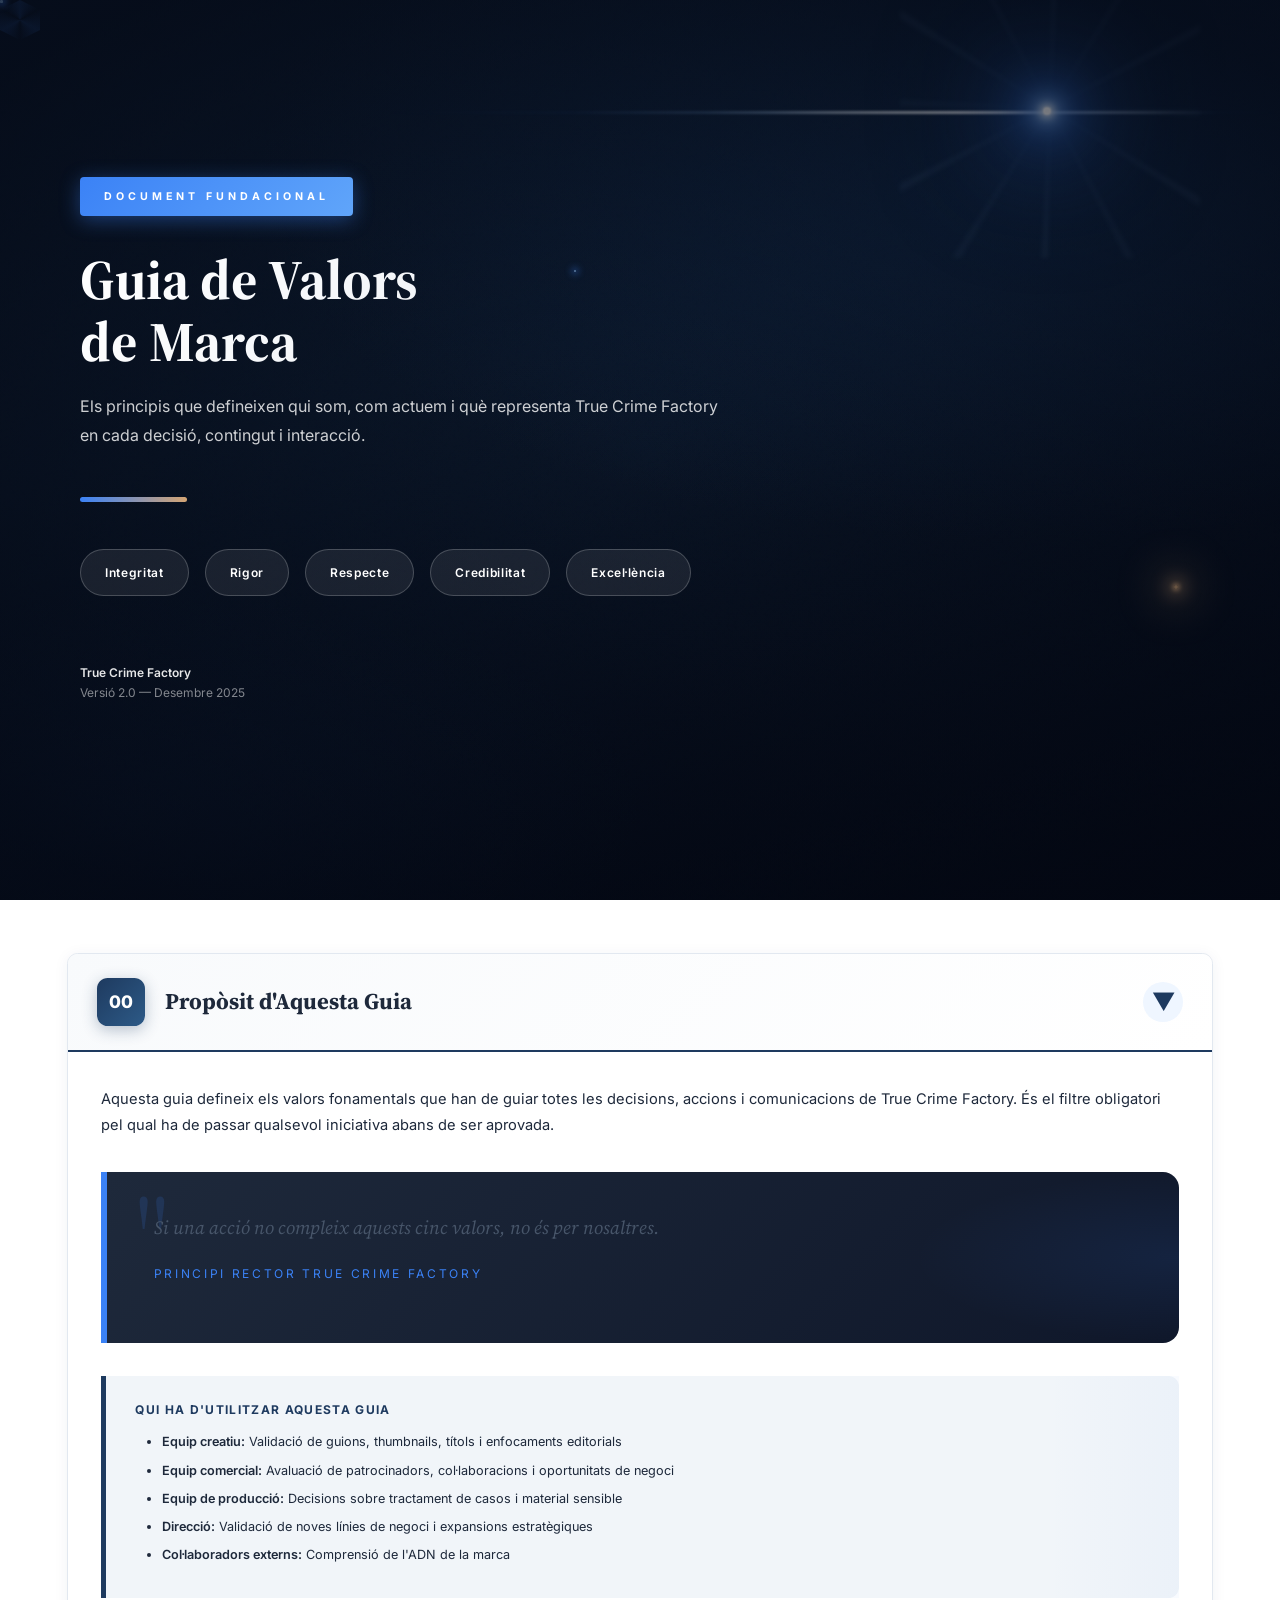
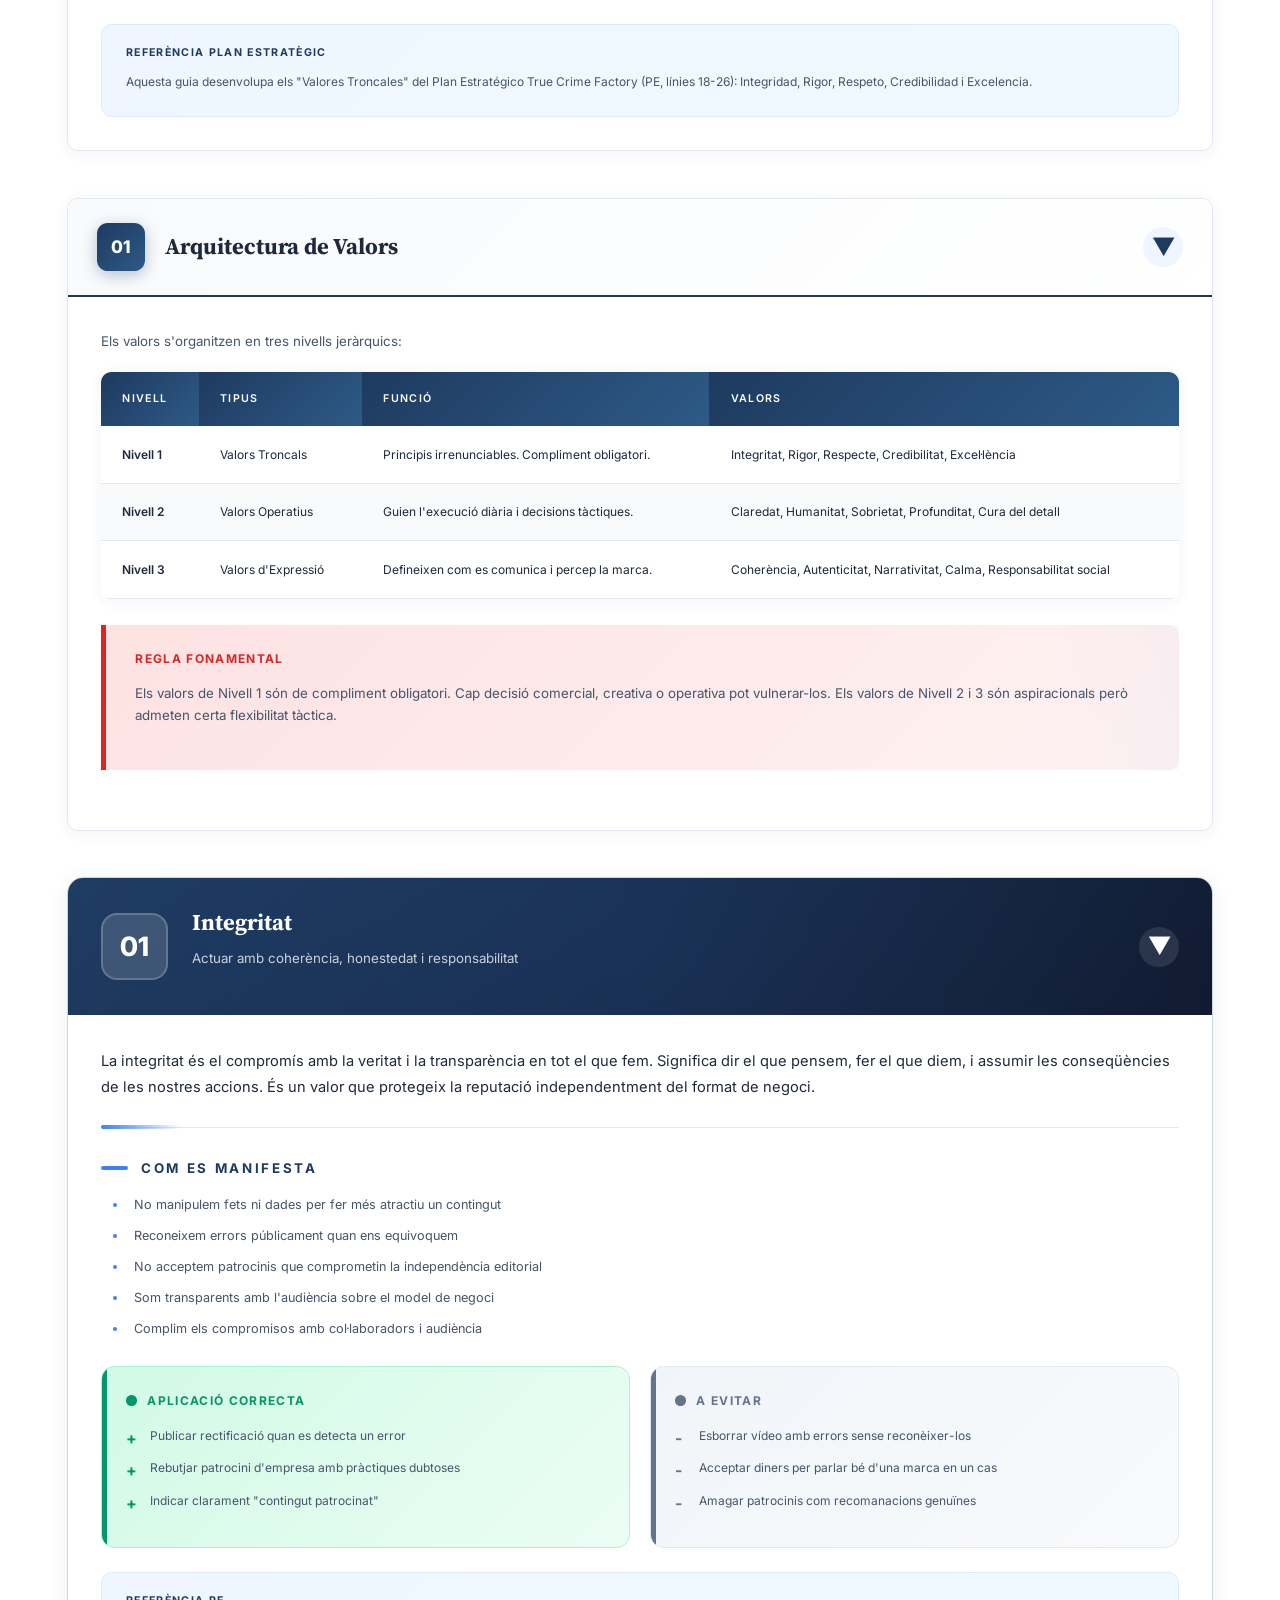
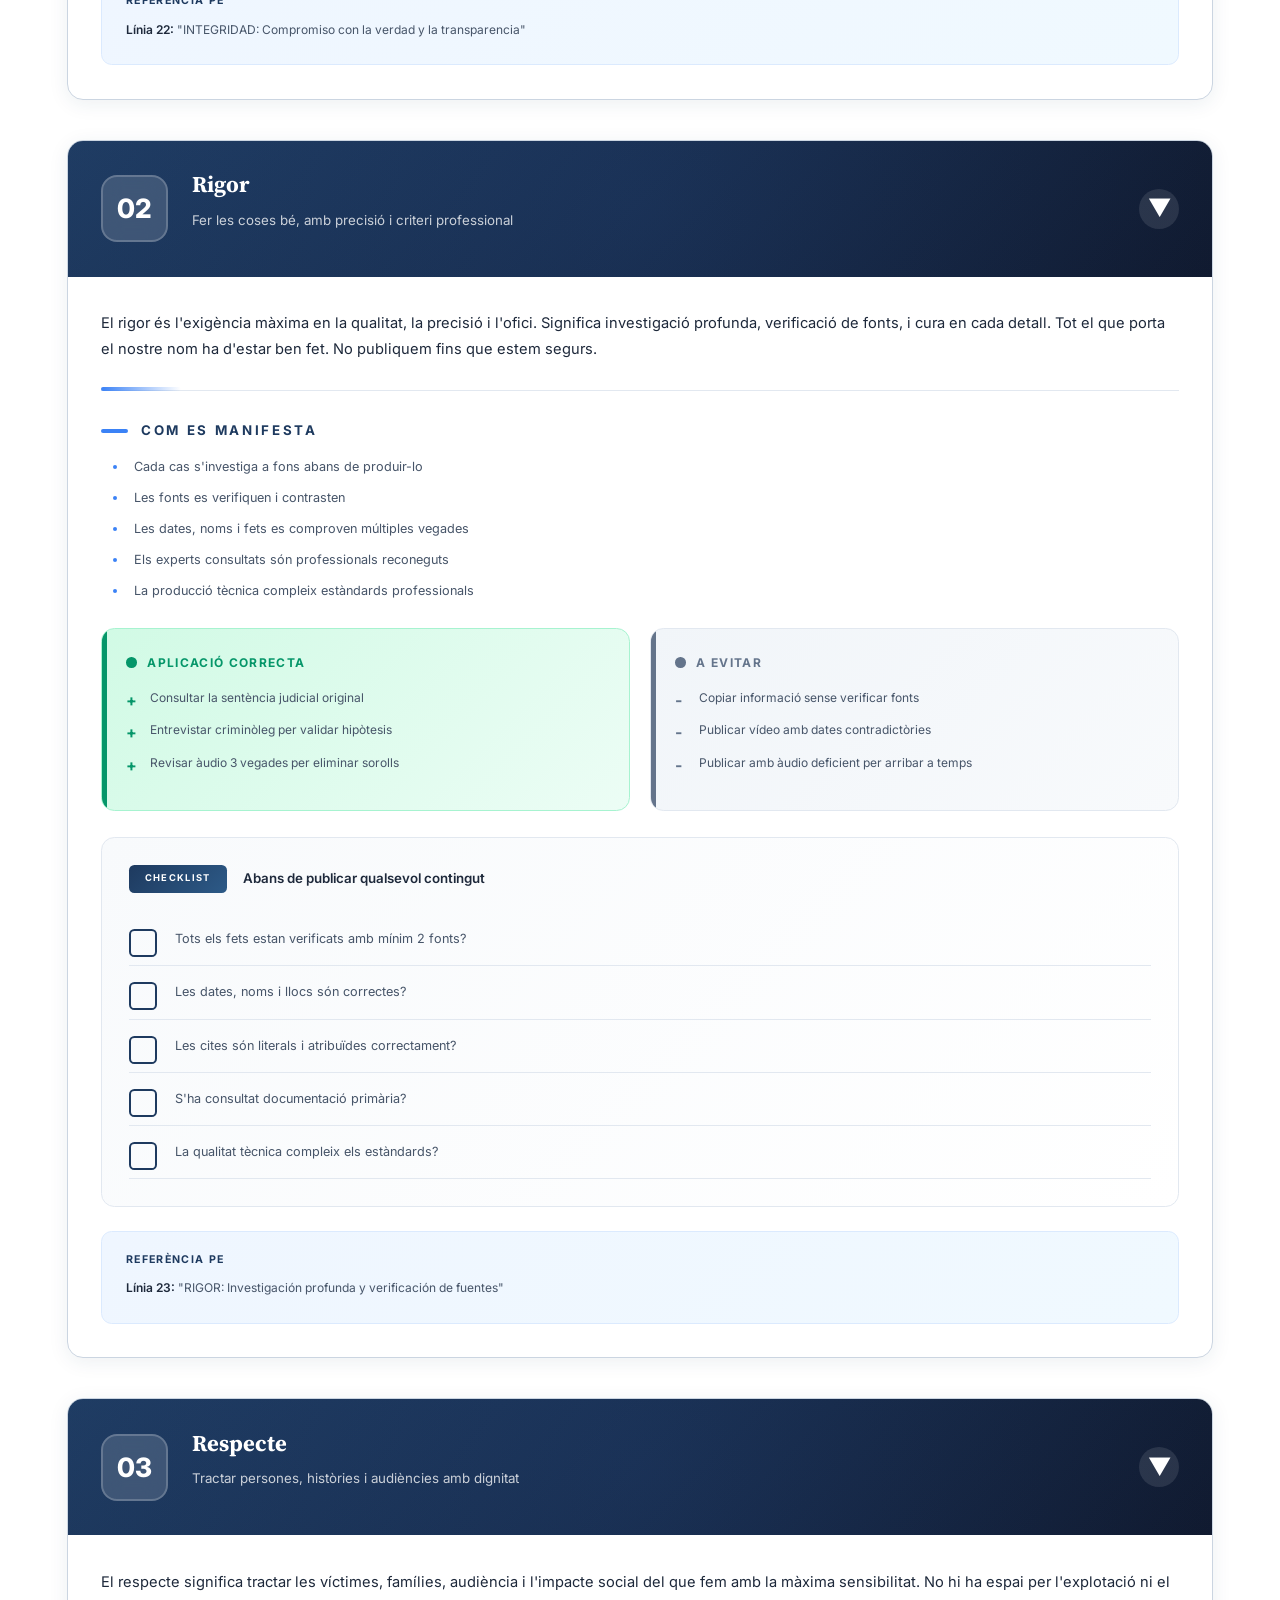
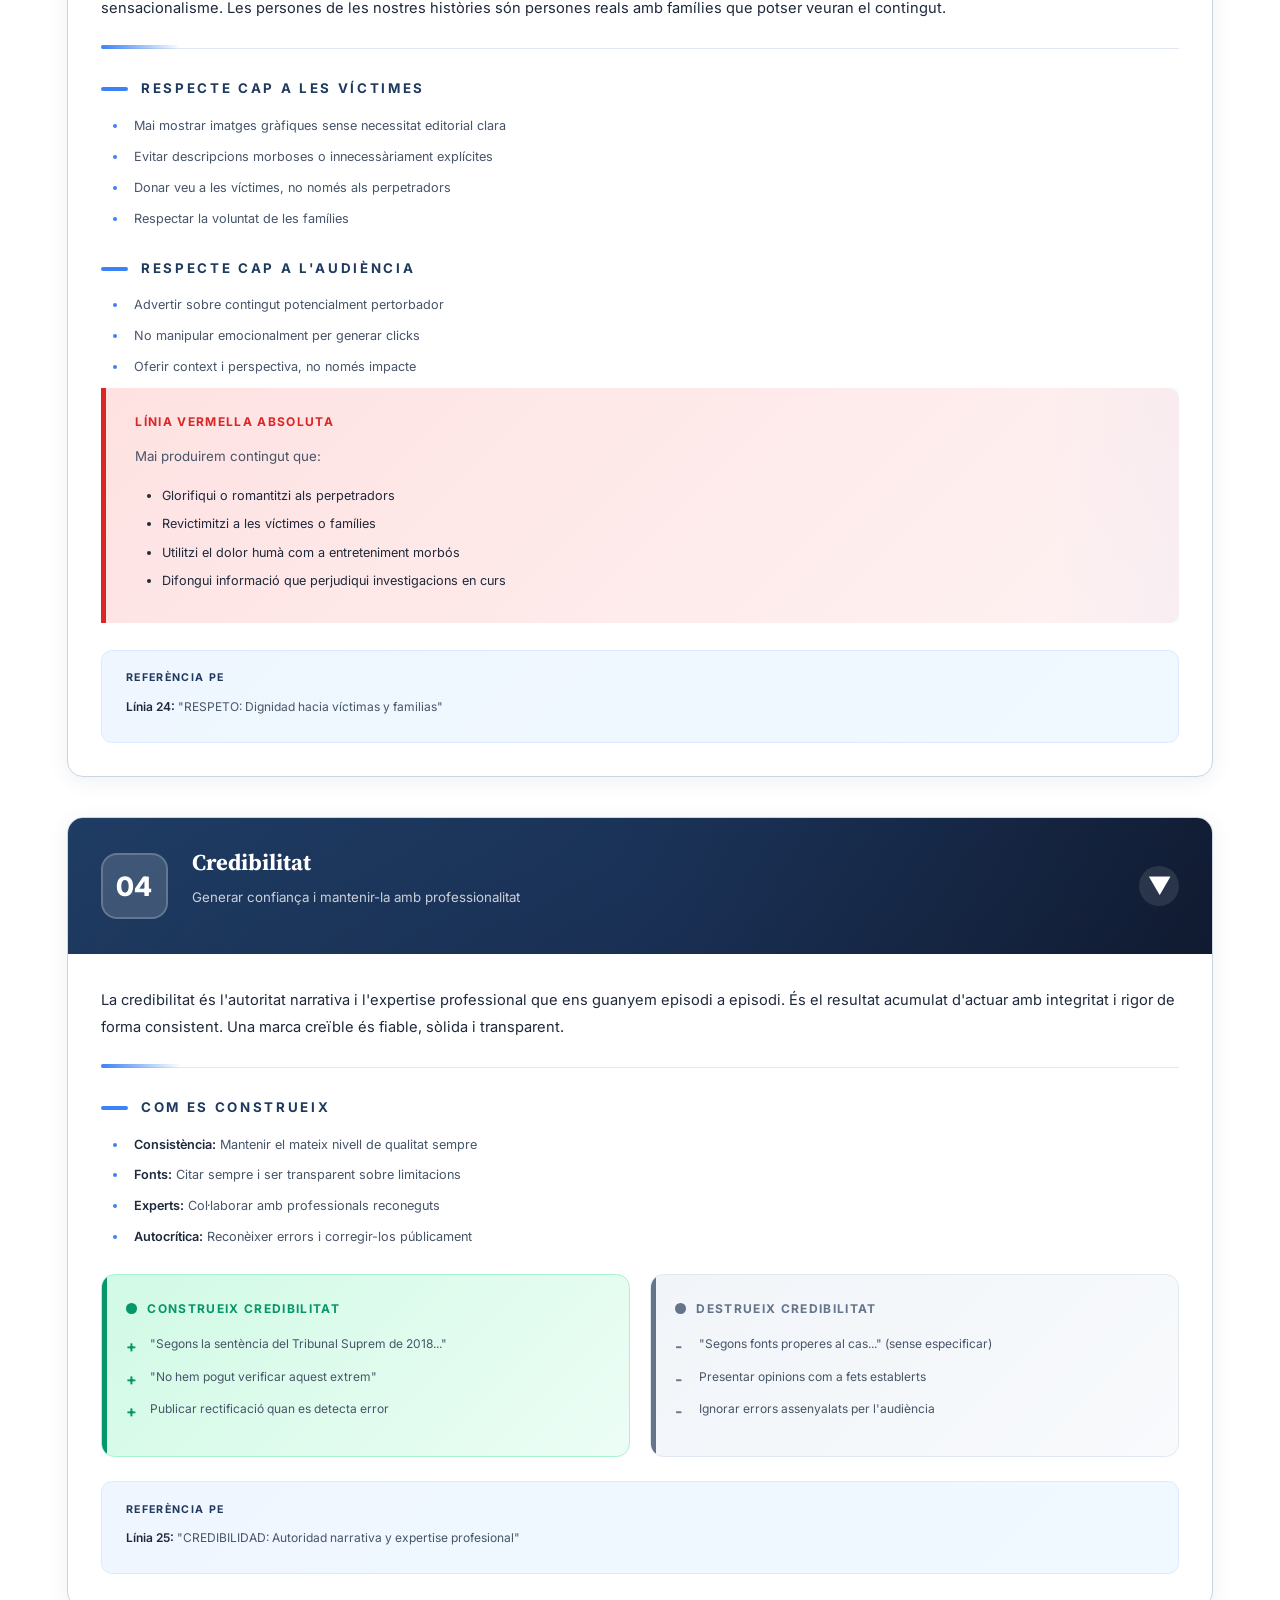
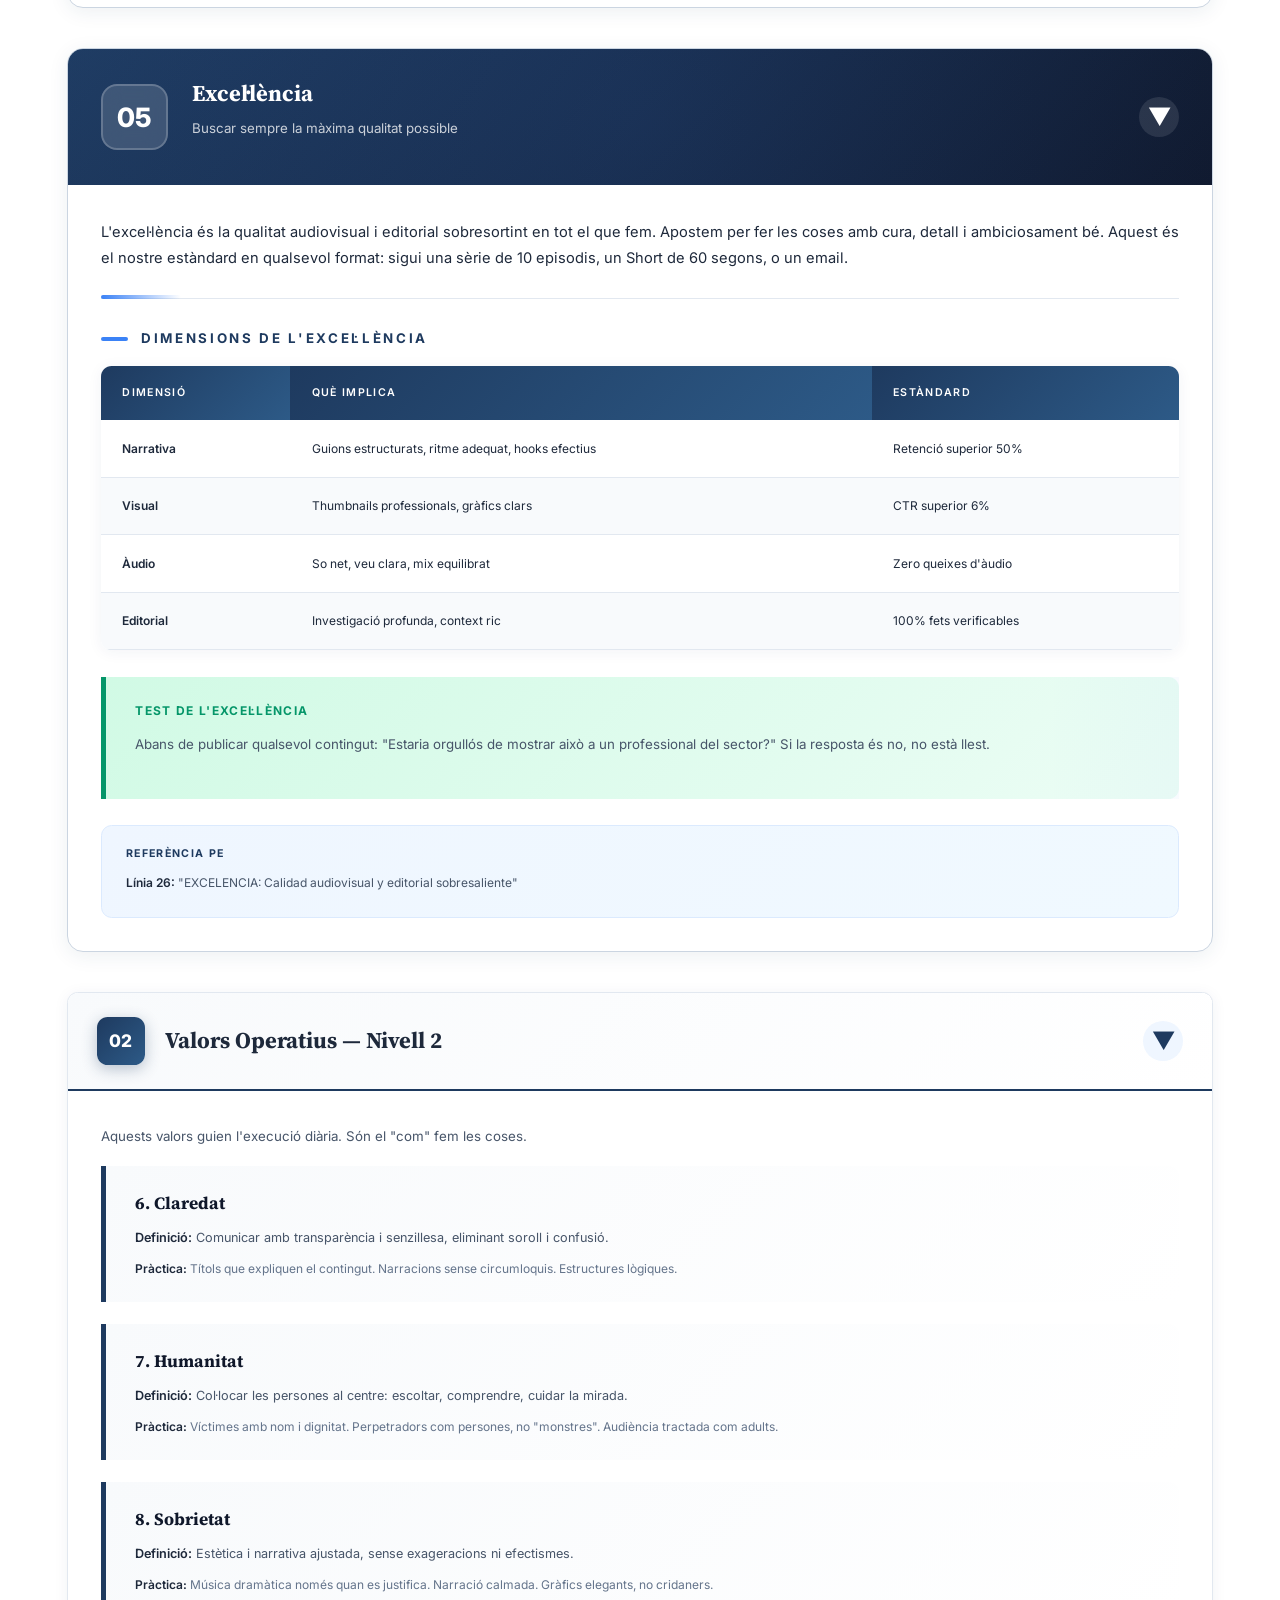
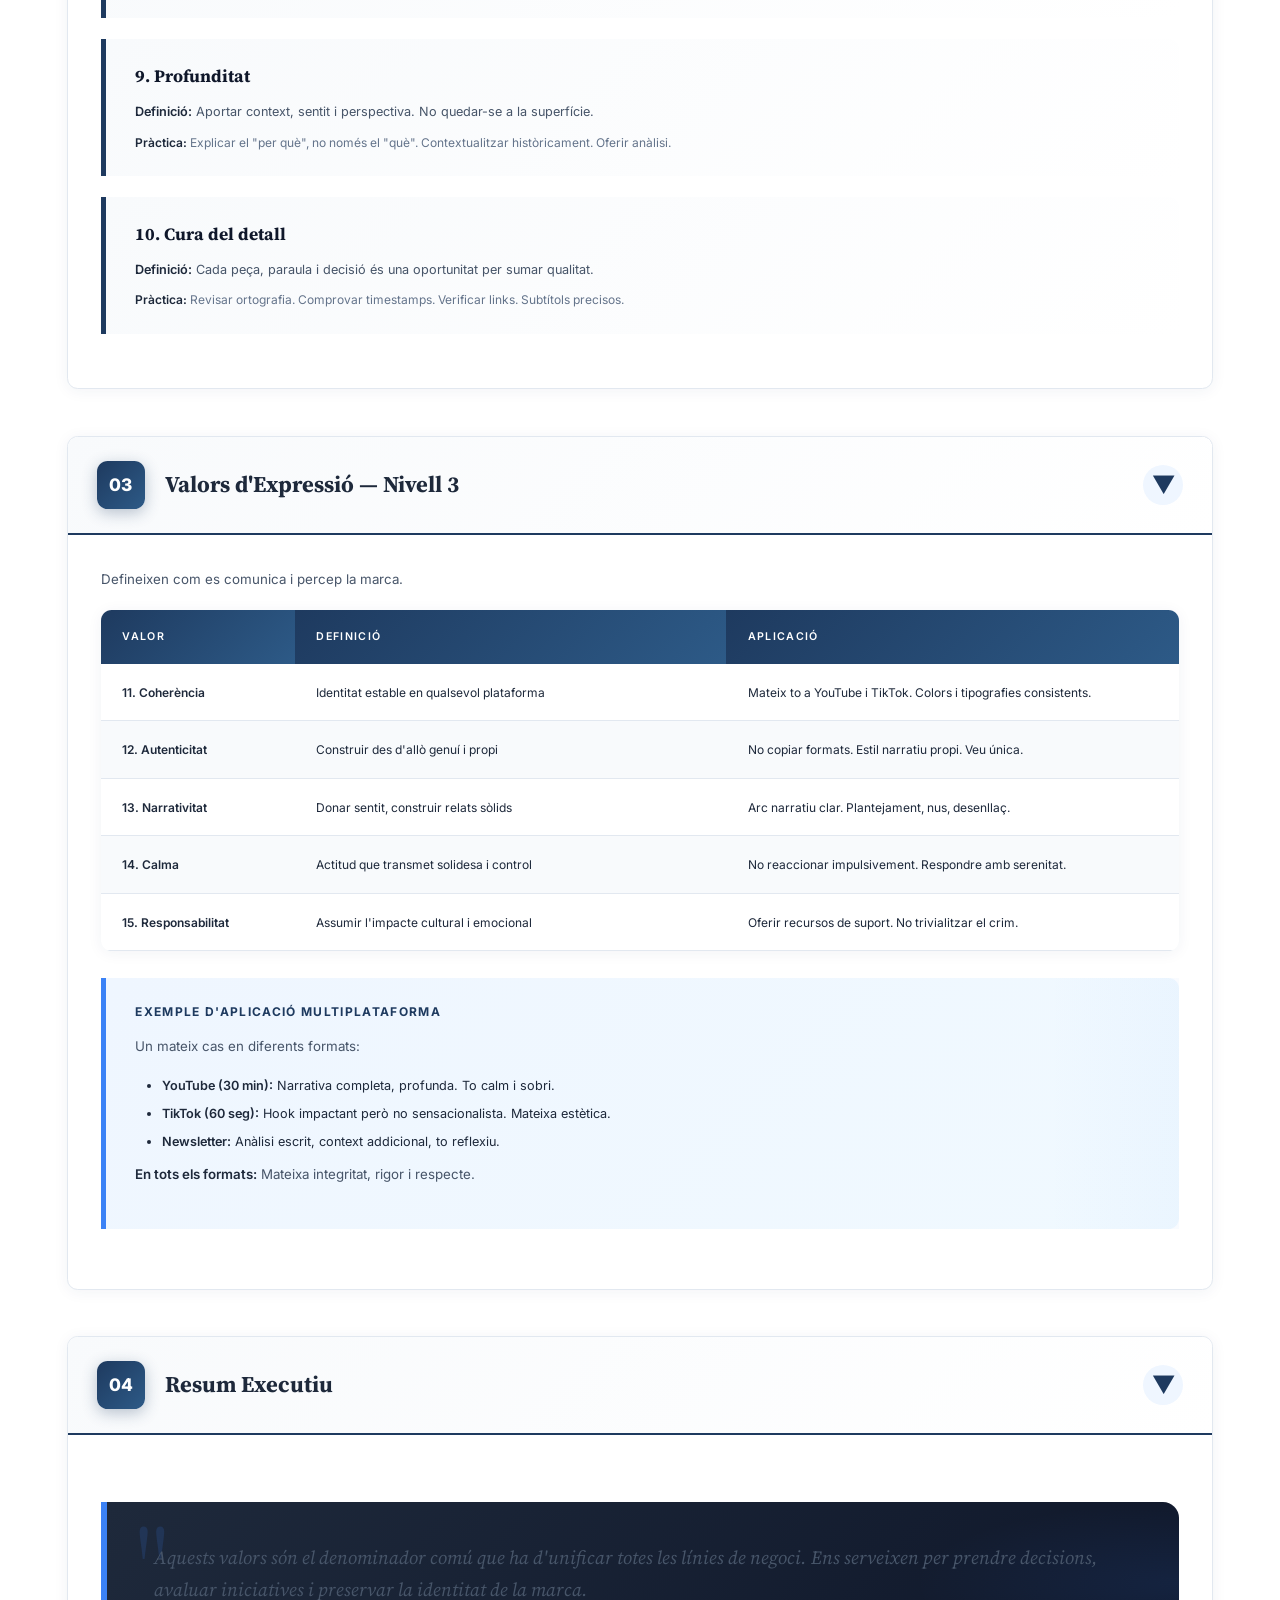
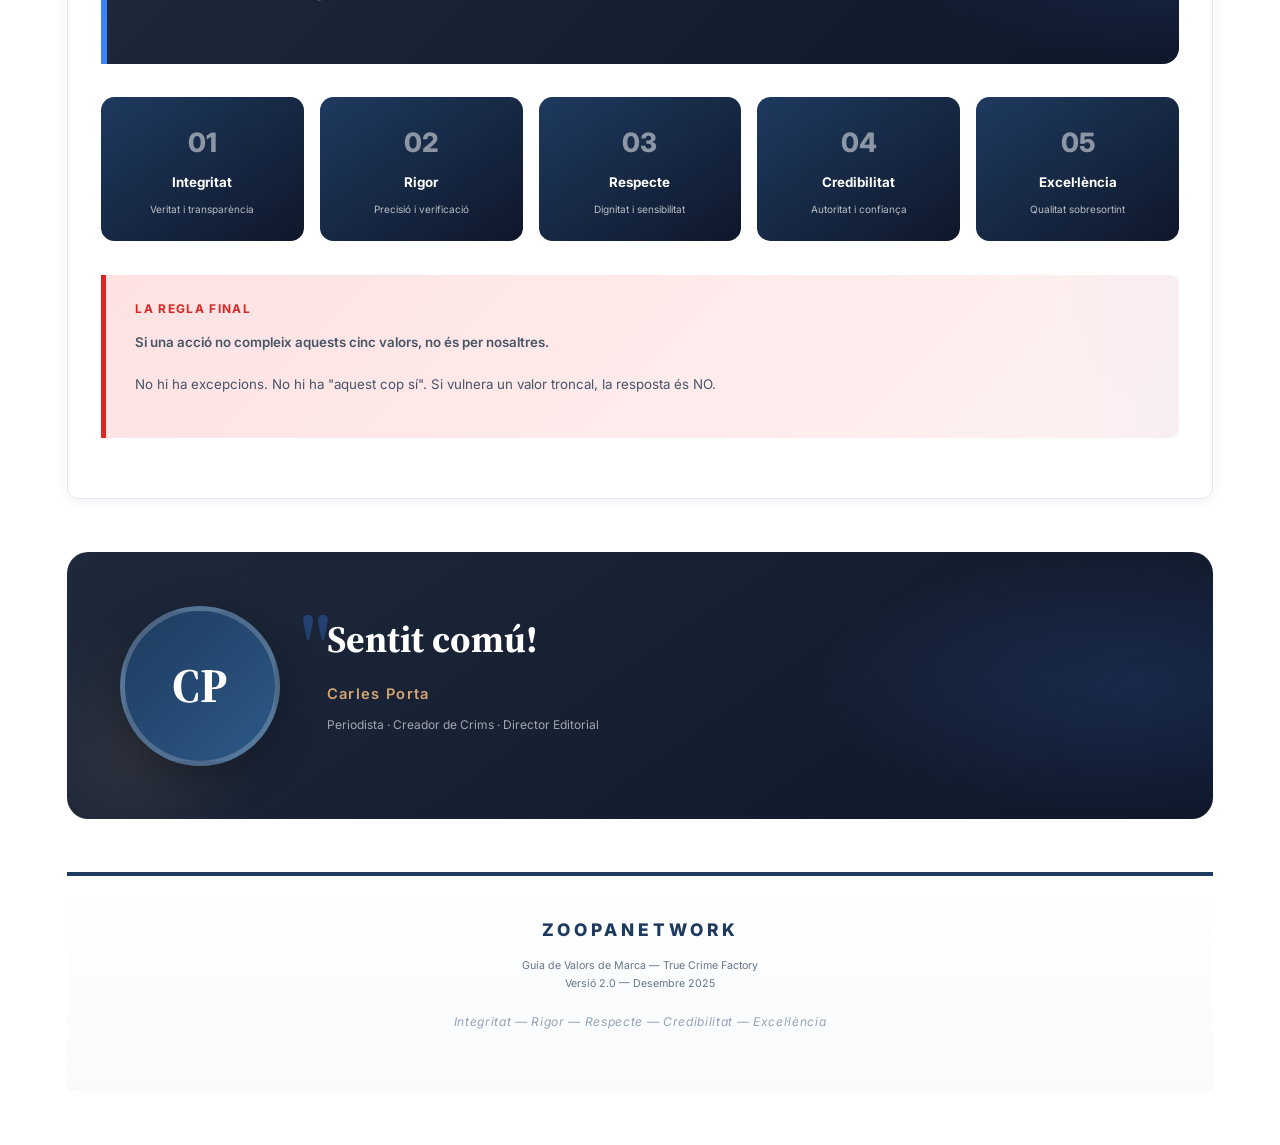
==== commit d7a48bce: "Add Carles Porta signature section" ====
--- a/GUIA_VALORS_MARCA_TCF_V2.html
+++ b/GUIA_VALORS_MARCA_TCF_V2.html
@@ -2417,7 +2417,9 @@
             </div>
         </div>
 
-
+        <!-- CARLES PORTA SIGNATURE -->
+        <div class="signature-section">
+            <div class="signature-photo-placeholder">CP</div>
             <div class="signature-content">
                 <p class="signature-quote">Sentit comú!</p>
                 <p class="signature-author">Carles Porta</p>
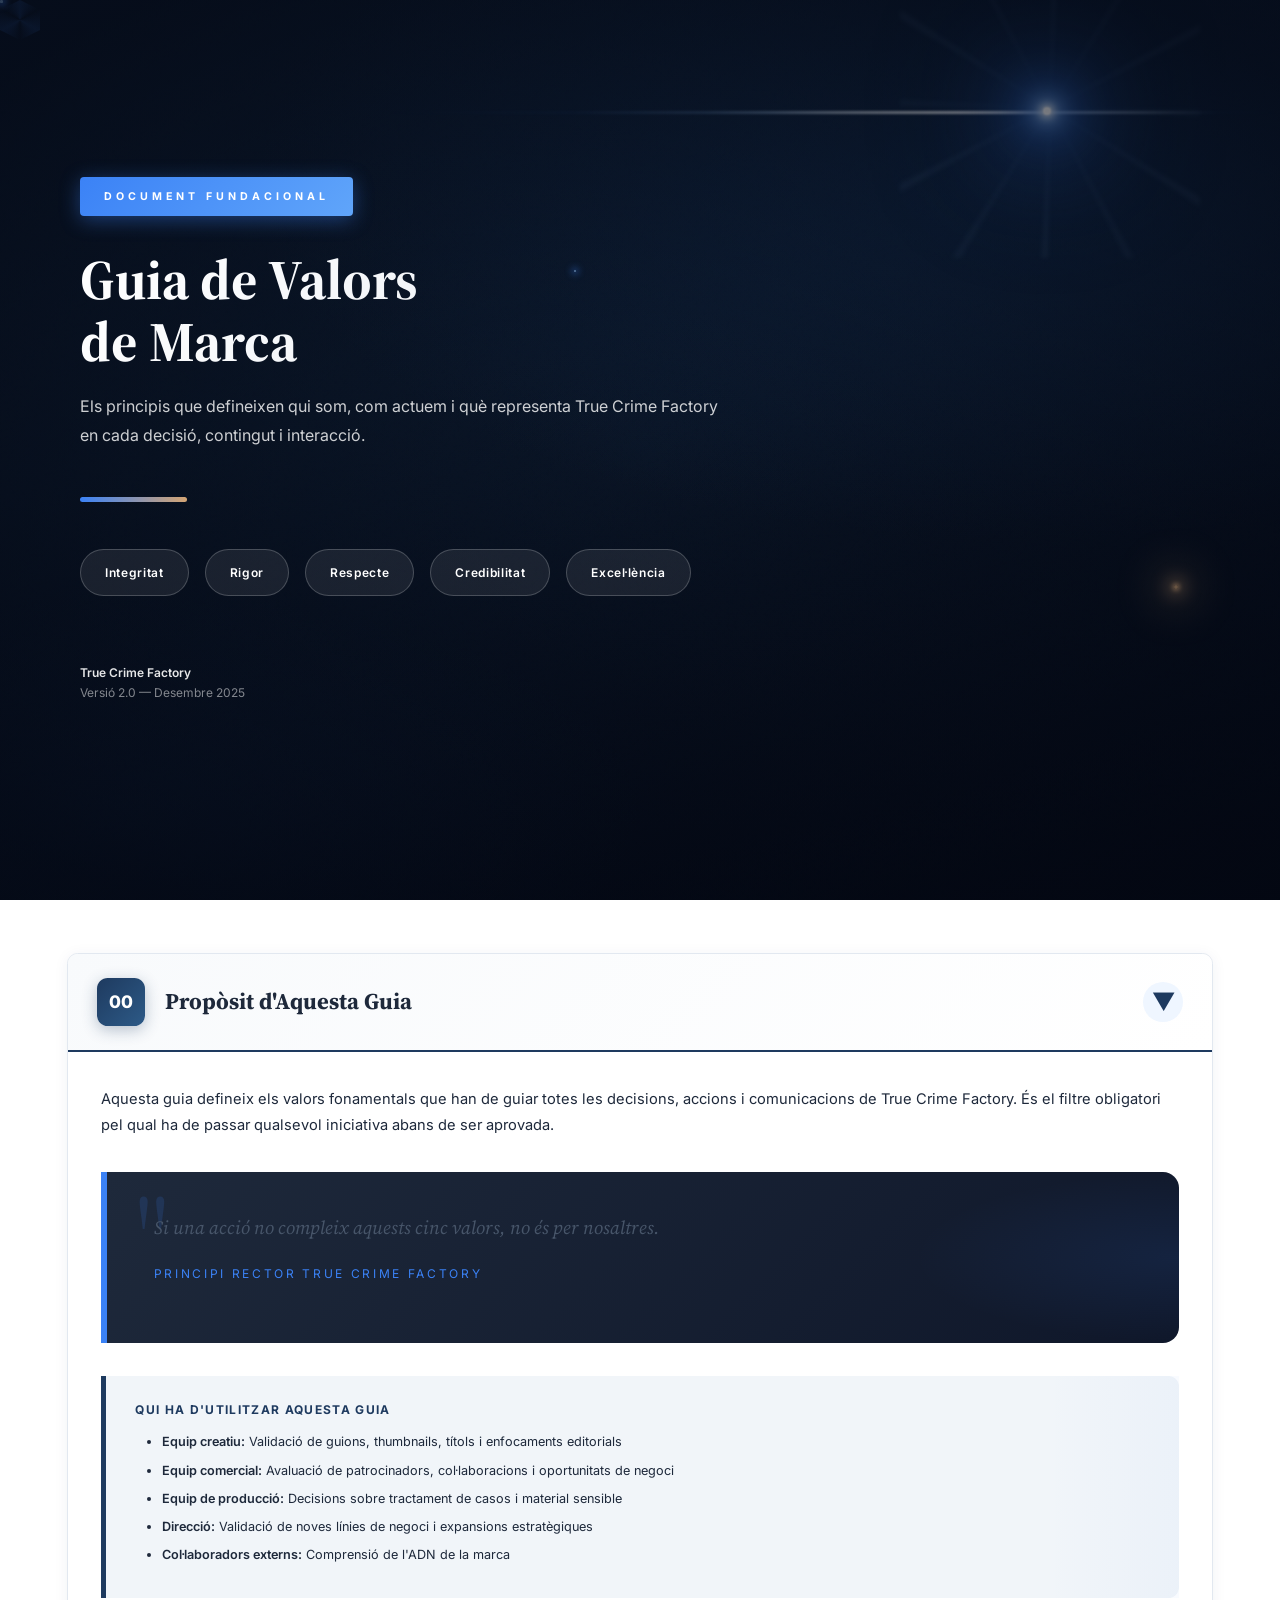
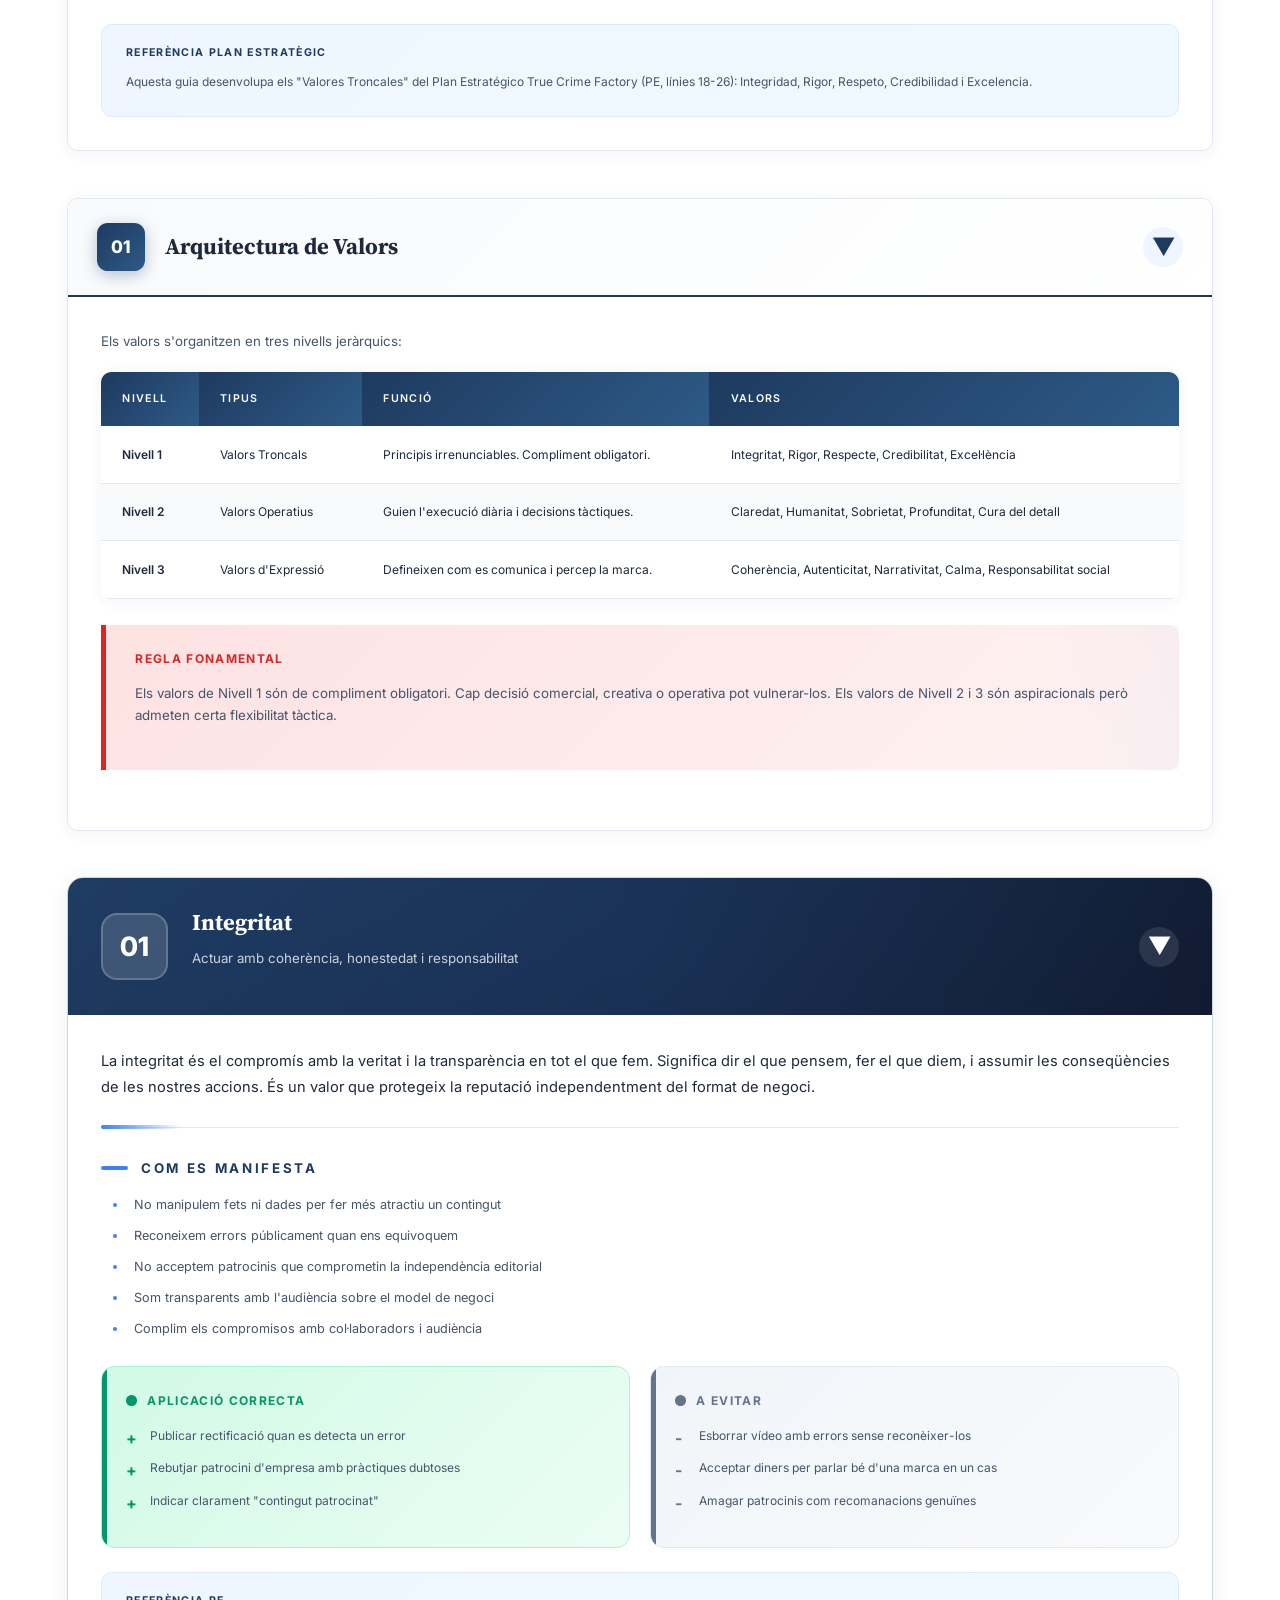
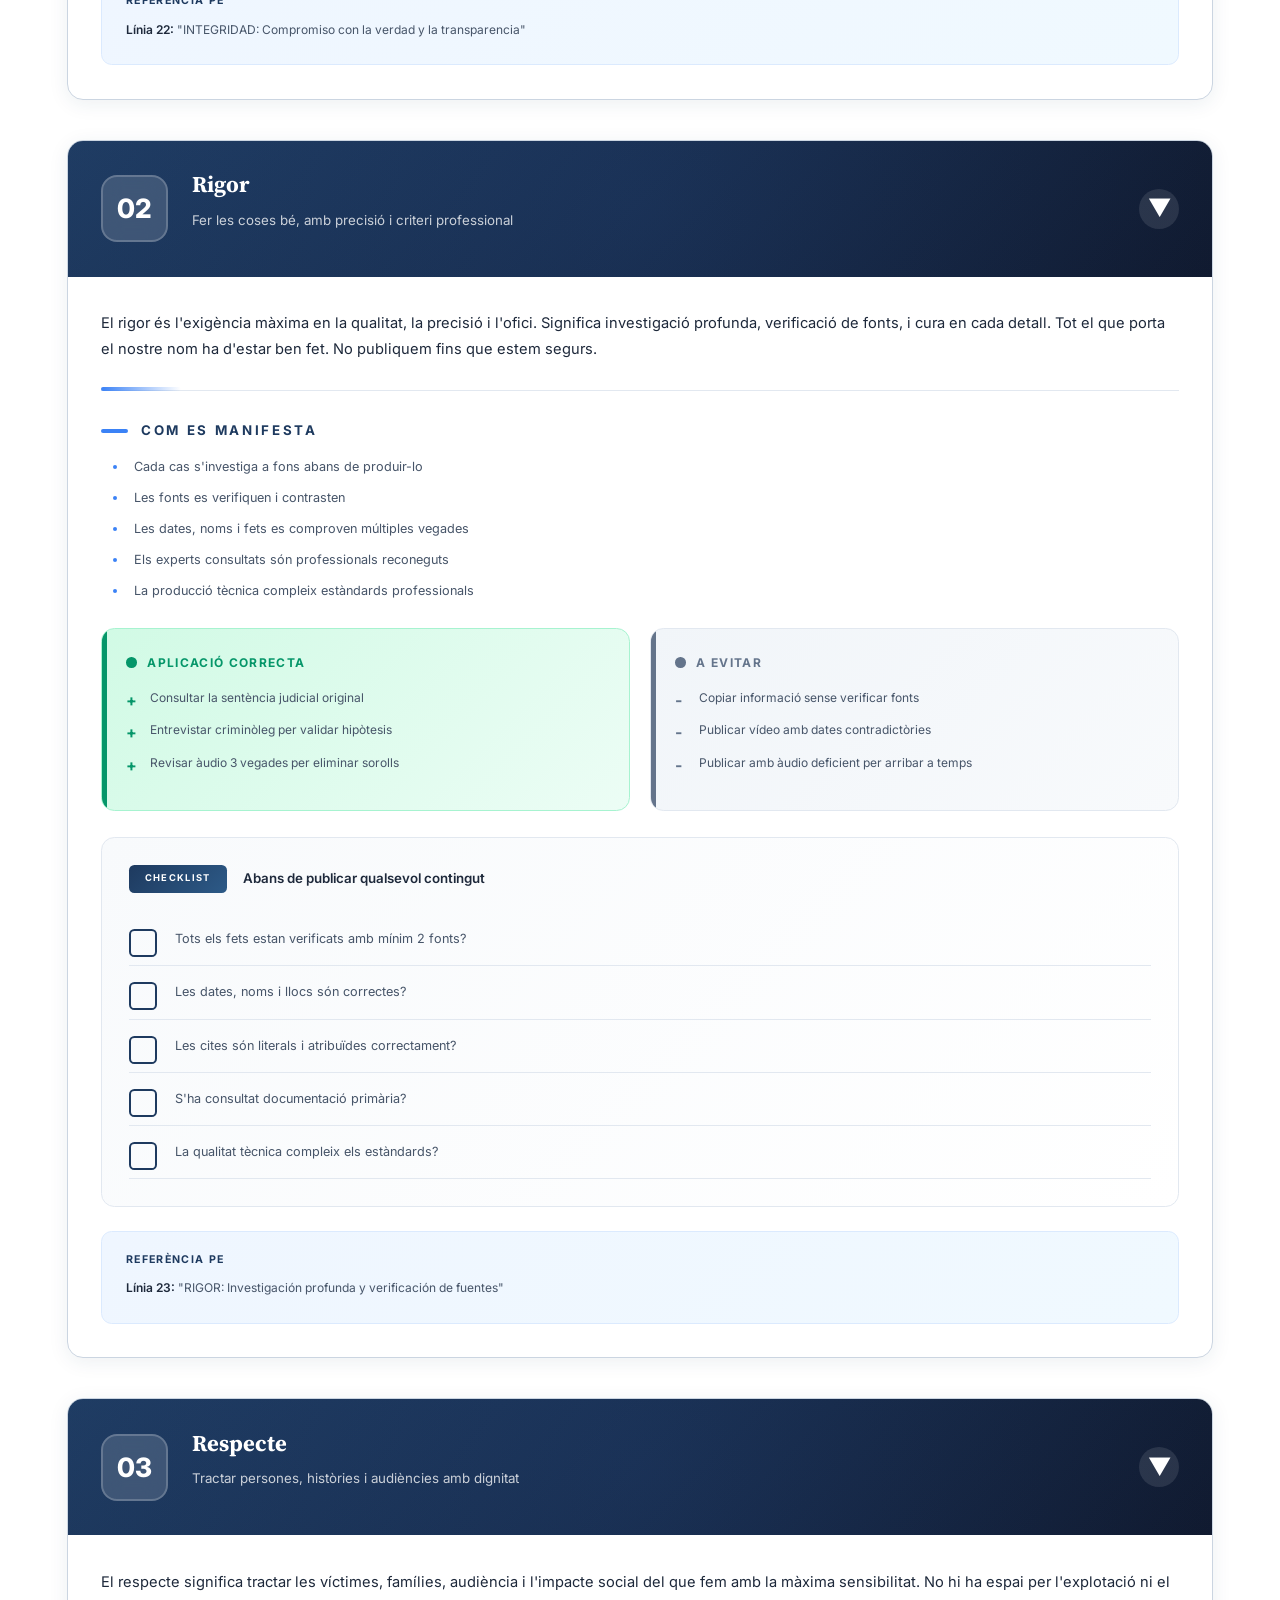
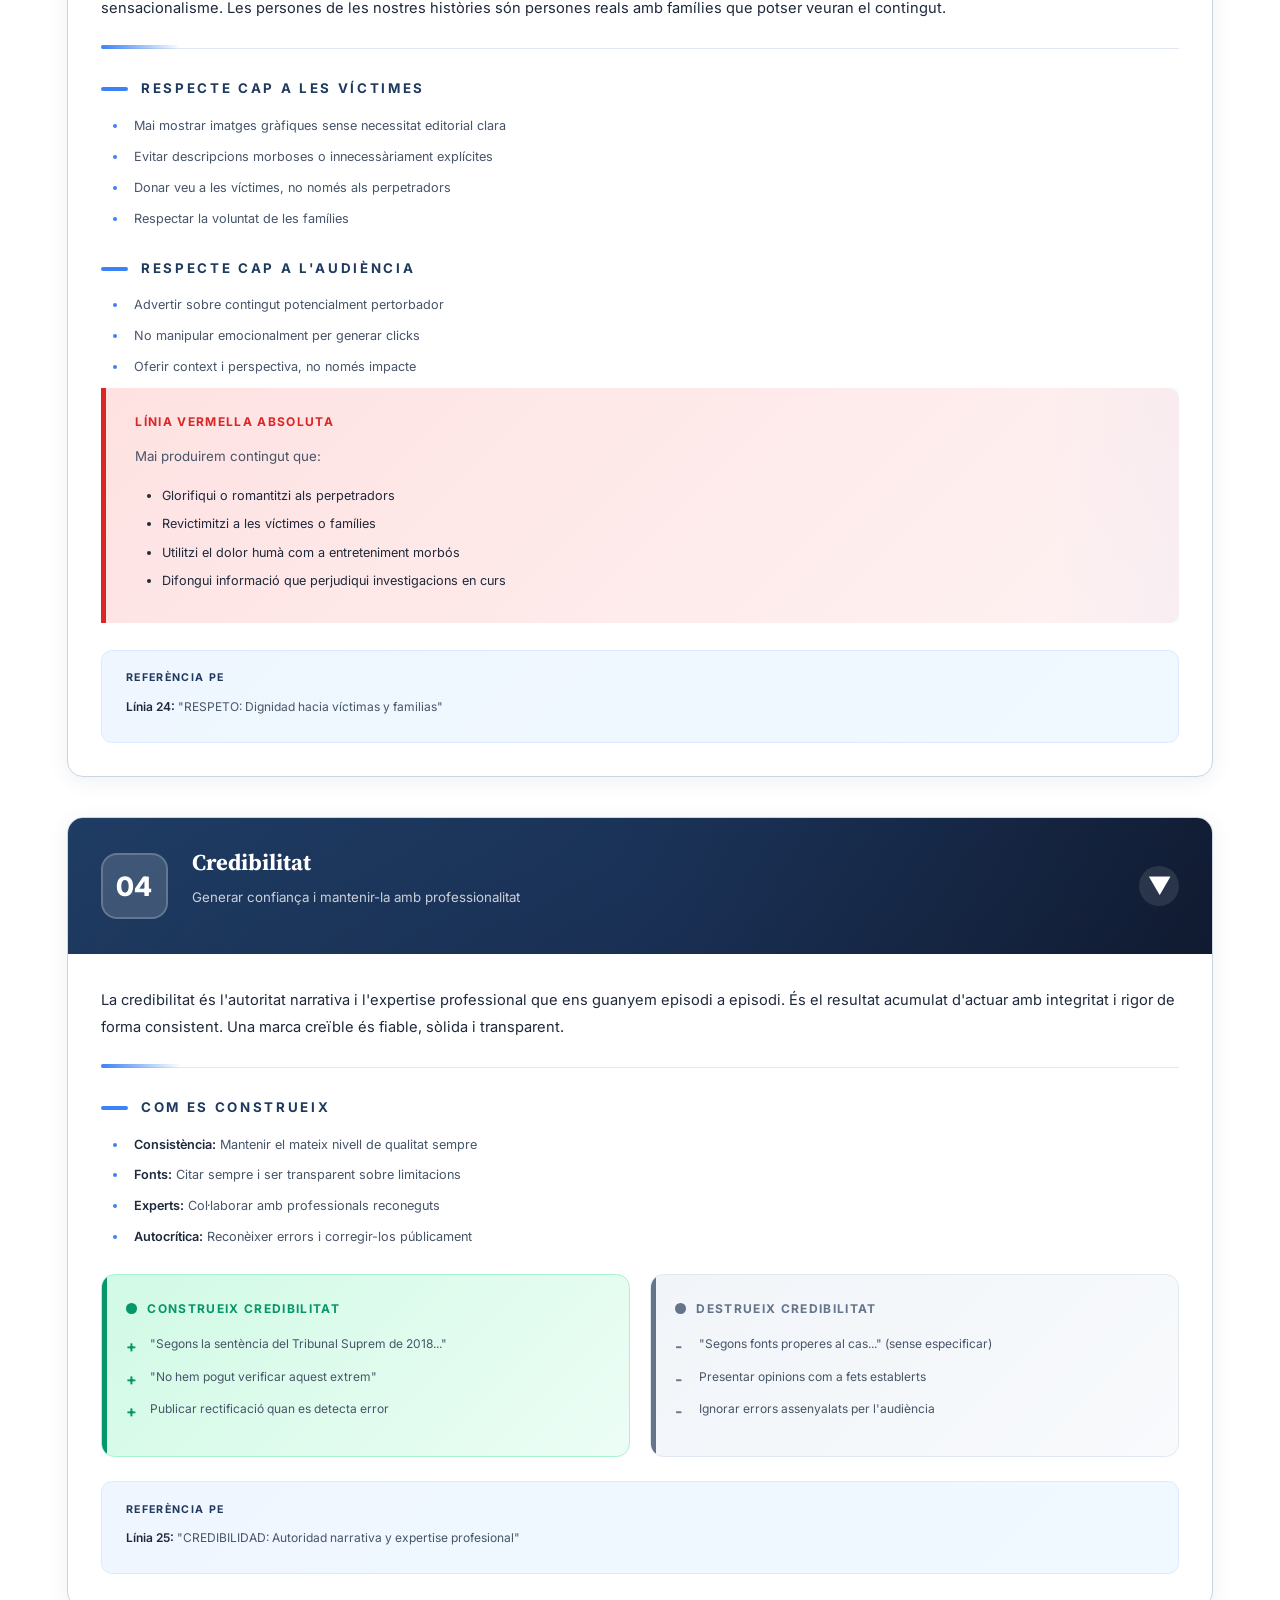
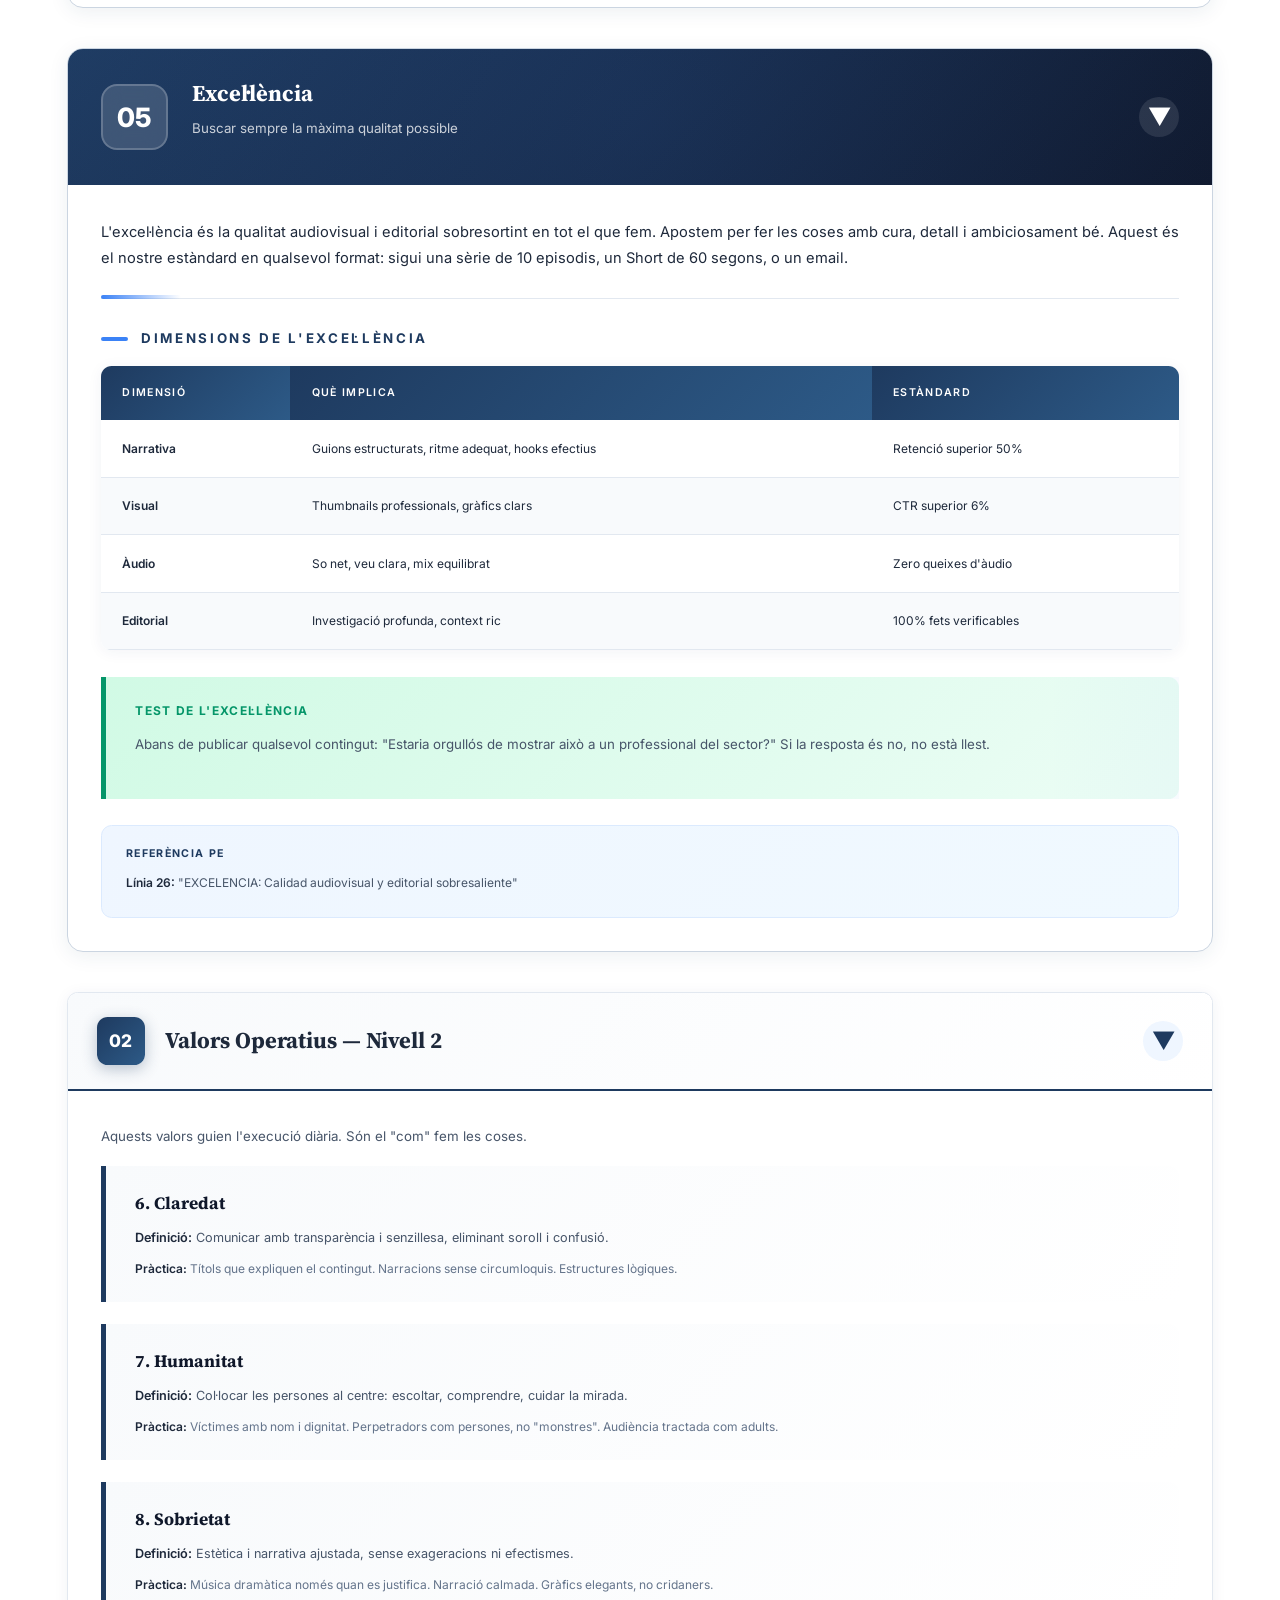
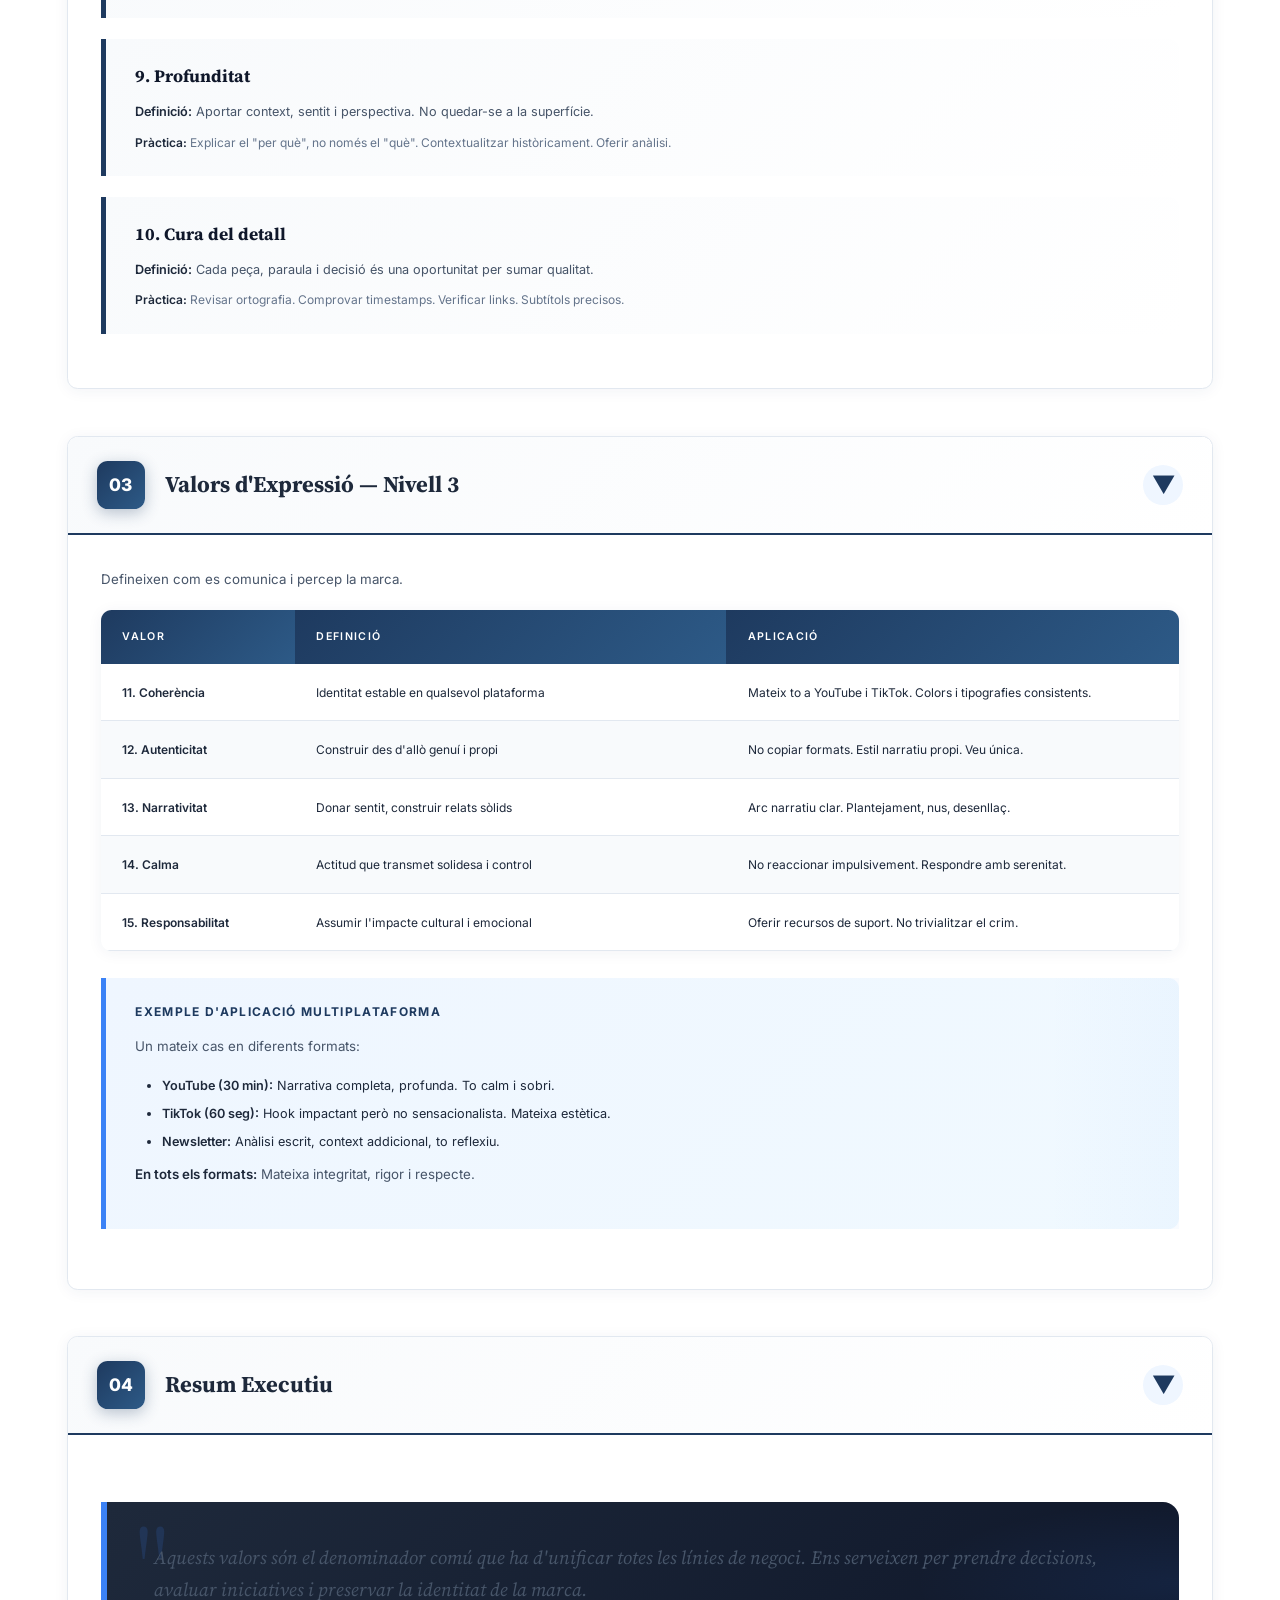
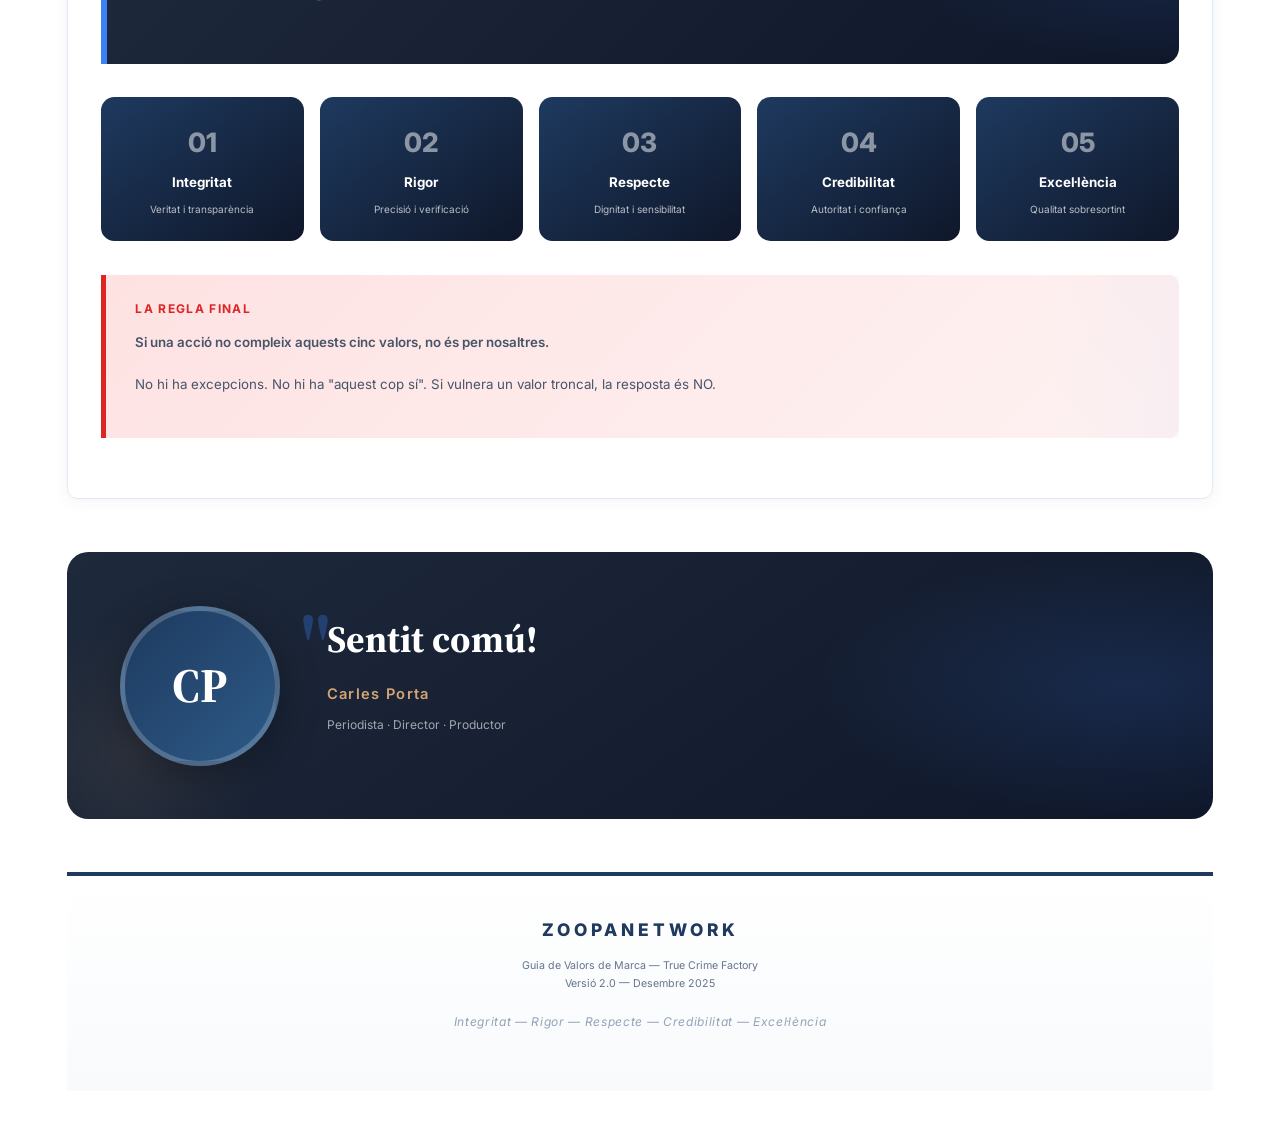
==== commit cd39b8b6: "Update Carles Porta role" ====
--- a/GUIA_VALORS_MARCA_TCF_V2.html
+++ b/GUIA_VALORS_MARCA_TCF_V2.html
@@ -2423,7 +2423,7 @@
             <div class="signature-content">
                 <p class="signature-quote">Sentit comú!</p>
                 <p class="signature-author">Carles Porta</p>
-                <p class="signature-role">Periodista · Creador de Crims · Director Editorial</p>
+                <p class="signature-role">Periodista · Director · Productor</p>
             </div>
         </div>
 
